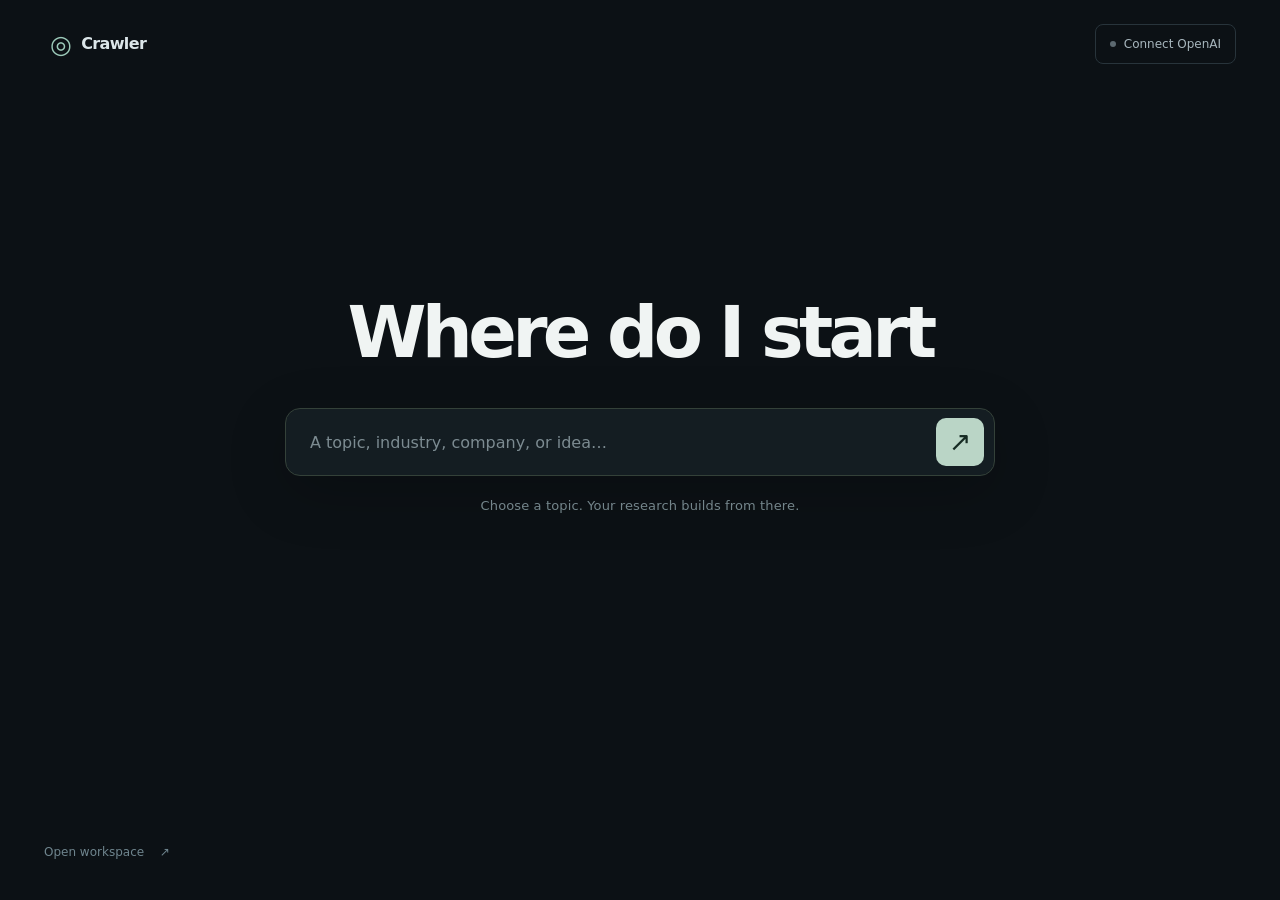
==== index.html @ f60f5945 "Research Base Hub" ====
<!DOCTYPE html>
<html lang="en">
<head>
<meta charset="UTF-8">
<meta name="viewport" content="width=device-width, initial-scale=1">
<title>Crawler · Deep Research Network</title>
<meta name="description" content="Investigate source-backed corporate relationships on a private, editable observation board.">
<link rel="stylesheet" href="css/styles.css">
<link rel="stylesheet" href="css/hub.css">
<link rel="stylesheet" href="css/investment.css">
<link rel="stylesheet" href="css/start.css">
<link rel="stylesheet" href="css/network-board.css">
</head>
<body data-experience="start">
<div class="start-topbar"><button class="start-brand" id="new-topic-search" aria-label="Start a new research search"><span aria-hidden="true">◎</span> Crawler</button><button class="start-ai-button" data-openai-connect><i></i><span>Connect OpenAI</span></button></div>
<main id="start-screen" aria-labelledby="start-heading">
  <div class="start-center">
    <h1 id="start-heading">Where do I start</h1>
    <form id="start-search-form" class="start-search" role="search"><label class="sr-only" for="start-query">Research a topic</label><input id="start-query" name="query" placeholder="A topic, industry, company, or idea…" autocomplete="off" maxlength="500" required><button type="submit" aria-label="Research this topic"><span aria-hidden="true">↗</span></button></form>
    <p class="start-hint">Choose a topic. Your research builds from there.</p>
    <p id="start-feedback" class="start-feedback" role="status" aria-live="polite"></p>
  </div>
  <button id="open-workspace" class="start-workspace-link">Open workspace <span aria-hidden="true">↗</span></button>
</main>
<main id="topic-workspace" hidden aria-label="Topic research portfolio"></main>
<dialog id="openai-connection-dialog" class="connection-dialog" aria-labelledby="openai-dialog-title">
  <div class="connection-heading"><div><span class="eyebrow">AUTONOMOUS RESEARCH</span><h2 id="openai-dialog-title">Connect OpenAI</h2></div><button class="connection-close" id="close-openai-connection" data-close-ai aria-label="Close OpenAI settings">×</button></div>
  <p class="connection-intro">Use OpenAI to research your topic across collected sources and identify companies, markets and financial institutions to watch.</p>
  <form id="owner-unlock-form" class="stack-form" hidden><label>Research server owner token<input name="ownerToken" type="password" autocomplete="off" required></label><button class="btn primary">Unlock server</button><p role="status"></p></form>
  <form id="openai-connection-form" class="stack-form">
    <label>API key<input name="apiKey" type="password" autocomplete="off" spellcheck="false" placeholder="Enter your OpenAI API key"></label>
    <label>Research model<select name="model" required disabled><option value="">Enter your key to load available models</option></select></label>
    <div class="model-load-row"><button class="text-button" id="load-openai-models" type="button">Load available models</button><span id="openai-model-status" role="status"></span></div>
    <label class="chk connection-auto"><input name="automaticAnalysis" type="checkbox" checked><span>Keep research running automatically<small>Manual searches use the connected model. Enable this for background AI updates while the server runs. Both use your OpenAI API billing.</small></span></label>
    <p class="connection-key-note">Your key is stored on the research server and is never saved in browser storage.</p>
    <div class="connection-actions"><button class="btn primary" type="submit">Connect &amp; start research</button><button class="btn" type="button" id="test-openai-connection" data-ai-test>Test connection</button></div>
    <p id="openai-connection-feedback" class="form-feedback" role="status" aria-live="polite"></p>
  </form>
  <div class="connection-bottom"><span id="openai-storage-status"></span><button id="disconnect-openai" class="text-button" hidden>Disconnect</button></div>
  <a class="open-server-link" id="open-server-app" href="http://127.0.0.1:8765/CRAWLER/" hidden>Open the Python app at 127.0.0.1:8765 ↗</a>
</dialog>
<nav class="app-rail" aria-label="Main navigation">
  <a class="rail-brand" href="index.html"><span class="brand-mark">◎</span><span>Trend Crawler<small>Research intelligence</small></span></a>
  <div class="rail-label">WORKSPACE</div>
  <button class="rail-link on" data-destination="overview"><span aria-hidden="true">▦</span>Overview</button>
  <button class="rail-link" data-destination="watchlist"><span aria-hidden="true">☆</span>Watchlist<span id="rail-saved-count" class="rail-count">0</span></button>
  <button class="rail-link" data-destination="operations"><span aria-hidden="true">◈</span>Sources &amp; System</button>
  <div class="rail-shortcuts"><div class="rail-label">JUMP TO</div><button data-jump="signal-list">Priority signals <span>↗</span></button><button data-jump="overview-markets">Market context <span>↗</span></button><button data-jump="overview-news">Latest reporting <span>↗</span></button><button id="focus-research">Ask a question <kbd>/</kbd></button></div>
  <div class="rail-bottom"><span id="backend-state"><i class="dotc"></i>Checking research server</span><small>Evidence before conclusions.</small></div>
</nav>
<header class="top">
  <div class="logo"><span class="live"></span>Trend Crawler</div>
  <input id="filter" placeholder="Search topics, entities, symbols" aria-label="Search topics, entities, or symbols">
  <div class="seg" id="type"><button class="on" data-v="">All</button><button data-v="crypto">Crypto</button><button data-v="stock">Stocks</button></div>
  <div class="menu">
    <button class="btn" id="srcbtn"><span class="dotc" id="srcdot"></span><span id="srctxt">Connecting...</span></button>
    <div class="panel" id="srcpanel" hidden>
      <div id="status"></div>
      <button class="btn" id="xbtn" title="Optional: search X with your own API key">Connect X API</button><button class="btn" id="twbtn" title="Listen to live Twitch chat read-only">Twitch chats</button>
      <div class="dim sm" id="cnt" style="margin-top:12px"></div>
    </div>
  </div>
</header>

<div class="pulse"><span id="fng">Crypto mood: --</span><span id="pNews"></span><span id="updated"></span></div>
<div id="movers"></div>

<div class="wrap">
  <div>
    <div class="tabs" id="tabs" aria-label="Application views"><button class="on" data-t="intelligence">Intelligence</button><button data-t="research">Research</button><button data-t="workspace">Workspace</button><button data-t="registry">Source registry</button><button data-t="picks">Markets</button><button data-t="radar">New &amp; low-cost</button><button data-t="news">News &amp; politics</button><button data-t="mentions">Mentions</button><button data-t="feed">Live feed</button><button data-t="sources">Feed diagnostics</button></div>
    <section id="tab-intelligence" aria-label="Trend intelligence"></section>
    <section id="tab-research" aria-label="Research assistant" hidden></section>
    <section id="tab-workspace" aria-label="Research workspace" hidden></section>
    <section id="tab-registry" aria-label="Source registry" hidden></section>
    <div id="tab-picks" hidden><div class="row hdr"><div>Asset</div><div>Price</div><div>Buzz</div><div>Mood</div><div>Why</div></div><div id="rows"></div></div>
    <div id="tab-radar" hidden><div class="dim sm" style="padding:10px">Crypto under $1 or 30 days old, stocks under $5 or newly listed, ranked by rising chatter. Very high risk.</div><div id="radar"></div></div>
    <div id="tab-news" hidden><div class="card2" id="read"></div><div class="card2" id="pmmacro"></div><label class="chk"><input type="checkbox" id="polOnly"> Political and regulatory only</label><div id="headlines"></div></div>
    <div id="tab-mentions" hidden>
      <div class="mhead"><b id="mtitle">Mentions</b><span class="dim sm" id="mcount"></span>
        <select id="msent"><option value="">Any mood</option><option value="bull">Bullish</option><option value="bear">Bearish</option><option value="neu">Neutral</option></select>
        <select id="mrel"><option value="0">Any reliability</option><option value="0.5">Medium or better</option><option value="0.8">High only</option></select>
        <button class="btn sm" id="mclear">Reset</button></div>
      <div class="fchips" id="mchips"></div>
      <div id="mlist"></div>
    </div>
    <div id="tab-feed" hidden><div id="stream"></div></div>
    <div id="tab-sources" hidden><div id="srcview"></div></div>
  </div>
  <aside id="research-detail" aria-label="Signal research detail"></aside>
  <aside id="detail" hidden>
    <div class="dh"><div><div class="dsym" id="dSym">--</div><div class="dim sm" id="dName"></div></div><div class="dpx"><div id="dPrice"></div><div class="sm" id="dChg"></div></div></div>
    <div class="seg" id="ivs"></div>
    <canvas id="chart"></canvas><div class="dim" id="ohlc">&nbsp;</div>
    <div id="dStats"></div>
  </aside>
</div>
<footer>Research only. Activity and publisher counts do not establish truth. Assessments distinguish reported statements, analyst reviews, and inferred relationships. Market data can be delayed; sentiment uses keywords.</footer>

<!-- Classic scripts share one scope; order matters. -->
<script src="js/core.js"></script>
<script src="js/reliability.js"></script>
<script src="js/text.js"></script>
<script src="js/store.js"></script>
<script src="js/intelligence.js"></script>
<script src="js/server-bridge.js"></script>
<script src="js/sources/social.js"></script>
<script src="js/sources/discovery.js"></script>
<script src="js/sources/news.js"></script>
<script src="js/sources/community.js"></script>
<script src="js/sources/outlets.js"></script>
<script src="js/sources/public.js"></script>
<script src="js/sources/markets.js"></script>
<script src="js/market.js"></script>
<script src="js/chart.js"></script>
<script src="js/analytics.js"></script>
<script src="js/history.js"></script>
<script src="js/intelligence-ui.js"></script>
<script src="js/ui.js"></script>
<script src="js/hub.js"></script>
<script src="js/investment-ui.js"></script>
<script src="js/network-board.js"></script>
<script src="js/accounts.js"></script>
<script src="js/start.js"></script>
</body>
</html>
---- css/styles.css ----
:root { --bg:#0b0d10; --card:#12151a; --line:#1f242c; --txt:#e8eaee; --dim:#7d8693; --up:#3ecf8e; --down:#f2555a; --flat:#8a93a1; --acc:#6ea8fe; }
  * { box-sizing:border-box; } [hidden] { display:none !important; }
  body { margin:0; font:14px/1.5 Inter,system-ui,"Segoe UI",sans-serif; background:var(--bg); color:var(--txt); -webkit-font-smoothing:antialiased; }
  a { color:inherit; text-decoration:none; } button,input { font:inherit; color:inherit; }
  .dim { color:var(--dim); } .sm { font-size:12px; } .up { color:var(--up); } .down { color:var(--down); }

  .top { position:sticky; top:0; z-index:10; display:flex; align-items:center; gap:14px; padding:12px 24px; background:rgba(11,13,16,.92); backdrop-filter:blur(8px); border-bottom:1px solid var(--line); }
  .logo { display:flex; align-items:center; gap:10px; margin-right:auto; font-weight:700; font-size:16px; letter-spacing:-.01em; }
  .live { width:8px; height:8px; border-radius:50%; background:var(--up); animation:ping 2s infinite; }
  @keyframes ping { 0% { box-shadow:0 0 0 0 rgba(62,207,142,.6); } 70%,100% { box-shadow:0 0 0 8px rgba(62,207,142,0); } }
  #filter { width:220px; padding:7px 12px; background:var(--card); border:1px solid var(--line); border-radius:9px; outline:none; }
  #filter:focus { border-color:var(--acc); }
  .seg { display:inline-flex; gap:2px; padding:2px; background:var(--card); border:1px solid var(--line); border-radius:9px; }
  .seg button { padding:4px 12px; border:0; border-radius:7px; background:none; color:var(--dim); cursor:pointer; }
  .seg button.on { background:#232831; color:var(--txt); }
  .btn { padding:7px 12px; background:var(--card); border:1px solid var(--line); border-radius:9px; cursor:pointer; display:inline-flex; align-items:center; gap:8px; }
  .btn:hover { border-color:#323945; }
  .menu { position:relative; }
  .panel { position:absolute; right:0; top:44px; width:320px; max-height:70vh; overflow:auto; padding:14px; background:var(--card); border:1px solid var(--line); border-radius:12px; box-shadow:0 12px 40px rgba(0,0,0,.5); }
  .panel .btn { margin:10px 8px 0 0; } .src { display:flex; gap:8px; align-items:center; padding:2px 0; font-size:13px; } .src span { margin-left:auto; font-size:11px; max-width:130px; overflow:hidden; text-overflow:ellipsis; white-space:nowrap; }
  .dotc { display:inline-block; width:7px; height:7px; border-radius:50%; background:var(--flat); flex:none; } .dotc.up { background:var(--up); } .dotc.down { background:var(--down); }

  .pulse { display:flex; flex-wrap:wrap; gap:6px 28px; padding:14px 24px 10px; color:var(--dim); font-size:13px; }
  #movers { display:flex; gap:10px; overflow-x:auto; padding:4px 24px 14px; }
  .mv { flex:none; width:150px; padding:10px 12px; background:var(--card); border:1px solid var(--line); border-radius:12px; cursor:pointer; }
  .mv:hover { border-color:#323945; } .mt { display:flex; justify-content:space-between; font-size:13px; }
  .mv canvas { display:block; width:100%; height:36px; margin-top:6px; }

  .wrap { display:grid; grid-template-columns:minmax(0,1.6fr) minmax(360px,1fr); gap:28px; align-items:start; padding:6px 24px 48px; }
  @media (max-width:1000px) { .wrap { grid-template-columns:1fr; } }
  .tabs { display:flex; gap:24px; margin-bottom:6px; border-bottom:1px solid var(--line); }
  .tabs button { padding:10px 0; background:none; border:0; border-bottom:2px solid transparent; color:var(--dim); cursor:pointer; }
  .tabs button.on { color:var(--txt); border-color:var(--acc); }

  .row { display:grid; grid-template-columns:minmax(130px,1.2fr) 100px 96px 96px minmax(170px,2.4fr); gap:16px; align-items:center; padding:12px 10px; border-bottom:1px solid var(--line); border-radius:10px; cursor:pointer; }
  .row:hover, .row.sel { background:var(--card); }
  .row.hdr { padding-top:8px; padding-bottom:8px; color:var(--dim); font-size:12px; cursor:default; } .row.hdr:hover { background:none; }
  @media (max-width:700px) { .row { grid-template-columns:1fr 1fr; } .row.hdr { display:none; } .why { grid-column:1/-1; } }
  .sym { font-weight:600; font-size:15px; } .nm { color:var(--dim); font-size:12px; white-space:nowrap; overflow:hidden; text-overflow:ellipsis; }
  .why { color:var(--dim); font-size:13px; } .sig { display:inline-block; margin-right:8px; padding:1px 9px; border-radius:99px; background:#1a2230; color:var(--acc); font-size:12px; }
  .tag { display:inline-block; margin-left:6px; padding:0 7px; border-radius:99px; background:#1a1f26; color:var(--dim); font-size:11px; font-weight:400; }
  .tag.crypto { color:#f2b84b; } .tag.stock { color:#6ec1ff; } .tag.new { color:#b48cff; } .tag.low { color:#5fd6a4; } .tag.risk { color:#ff9d57; } .tag.pol { color:#e58bd2; }
  .empty { padding:40px 0; text-align:center; color:var(--dim); }
  .sbar { display:inline-flex; width:80px; height:6px; border-radius:3px; overflow:hidden; background:#262b33; }
  .sbar i { display:block; height:100%; } .sbar .b { background:var(--up); } .sbar .n { background:#4b5260; } .sbar .s { background:var(--down); }

  #detail { position:sticky; top:76px; max-height:calc(100vh - 92px); overflow:auto; padding:18px; background:var(--card); border:1px solid var(--line); border-radius:14px; }
  .dh { display:flex; justify-content:space-between; align-items:flex-start; margin-bottom:12px; }
  .dsym { font-size:24px; font-weight:700; letter-spacing:-.02em; } .dpx { text-align:right; font-size:18px; font-weight:600; }
  #ivs { margin-bottom:6px; } #chart { display:block; width:100%; height:290px; cursor:crosshair; } #ohlc { min-height:20px; font-size:12px; }
  .sum { margin:10px 0 14px; font-size:14px; }
  .kv { display:grid; grid-template-columns:repeat(4,1fr); gap:8px; margin-bottom:14px; }
  .kv div { padding:10px; background:var(--bg); border-radius:10px; text-align:center; } .kv b { display:block; font-size:18px; } .kv span { color:var(--dim); font-size:11px; }
  .sec { margin-top:18px; } .sh { margin-bottom:6px; color:var(--dim); font-size:12px; text-transform:uppercase; letter-spacing:.06em; }
  .mood .sbar { width:100%; height:8px; margin-bottom:4px; }
  .tl { display:flex; align-items:flex-end; gap:3px; height:36px; margin-top:10px; } .tl i { flex:1; min-height:2px; background:var(--acc); border-radius:2px; opacity:.8; }
  .chip { display:inline-block; margin:2px 4px 2px 0; padding:2px 9px; border-radius:99px; background:#1a1f26; color:#b9c2d0; font-size:12px; cursor:default; }
  .chip[data-s] { cursor:pointer; } .chip[data-s]:hover { background:#242b36; }
  .post { padding:10px 0; border-bottom:1px solid var(--line); } .pt { display:block; font-size:14px; word-break:break-word; } a.pt:hover { color:var(--acc); }
  .pm { display:flex; flex-wrap:wrap; align-items:center; gap:6px; margin-top:4px; color:var(--dim); font-size:12px; } .pm .chip { margin:0; padding:0 7px; }

  .card2 { margin:14px 0 6px; padding:16px 18px; background:var(--card); border:1px solid var(--line); border-radius:14px; }
  .card2 p { margin:0 0 8px; } .rl { margin-top:10px; color:var(--dim); font-size:12px; text-transform:uppercase; letter-spacing:.06em; }
  .chk { display:flex; gap:8px; align-items:center; margin:10px 0 2px; color:var(--dim); font-size:13px; }
  footer { padding:0 24px 28px; color:var(--dim); font-size:12px; }

  .tag.ok { color:var(--up); }
  .tabs { overflow-x:auto; white-space:nowrap; }
  .mhead { display:flex; flex-wrap:wrap; align-items:center; gap:10px; padding:12px 0 8px; }
  .mhead select { padding:5px 8px; background:var(--card); border:1px solid var(--line); border-radius:8px; color:var(--txt); }
  .mhead .sm.btn { padding:4px 10px; }
  .fchips { display:flex; flex-wrap:wrap; gap:6px; padding-bottom:10px; border-bottom:1px solid var(--line); }
  .fchip { padding:3px 11px; background:var(--card); border:1px solid var(--line); border-radius:99px; color:var(--dim); cursor:pointer; font-size:12px; }
  .fchip.on { background:#1a2230; border-color:var(--acc); color:var(--txt); }
  #mlist { max-height:calc(100vh - 260px); overflow:auto; }
  .tbl { width:100%; border-collapse:collapse; font-size:13px; } .tbl th { text-align:left; color:var(--dim); font-weight:500; font-size:12px; }
  .tbl th, .tbl td { padding:6px 8px; border-bottom:1px solid var(--line); }
  .outlook { margin:4px 0 14px; padding:12px 14px; background:var(--bg); border-radius:10px; line-height:1.7; }
  .pmk { display:flex; gap:10px; align-items:flex-start; padding:8px 0; border-bottom:1px solid var(--line); } .pmk:hover span { color:var(--acc); }
  .pmk b { flex:none; min-width:46px; padding:1px 6px; text-align:center; border-radius:8px; background:#1a2230; color:var(--acc); }
  .pmk small { display:block; }
  #pmmacro:empty { display:none; }
  a.btn { cursor:pointer; display:inline-flex; }

  /* Evidence-first research workspace */
  :root { --research:#8faef0; --teal:#80d1bd; }
  select,textarea { font:inherit; color:inherit; }
  button:focus-visible,a:focus-visible,input:focus-visible,textarea:focus-visible,select:focus-visible,summary:focus-visible { outline:2px solid var(--acc); outline-offset:3px; }
  .sr-only { position:absolute; width:1px; height:1px; overflow:hidden; clip:rect(0,0,0,0); white-space:nowrap; }
  .wrap { grid-template-columns:minmax(0,1.6fr) minmax(340px,1fr); }
  .wrap > div { min-width:0; }
  .tabs { gap:22px; scrollbar-width:thin; margin-bottom:22px; }
  .tabs button { white-space:nowrap; }
  .research-mode #movers { display:none; }
  .research-mode .pulse { padding-bottom:18px; }
  .research-heading { display:flex; align-items:center; justify-content:space-between; gap:20px; margin:28px 0 24px; }
  .research-heading h1 { font-size:clamp(25px,2.5vw,38px); line-height:1.15; letter-spacing:-.045em; font-weight:600; margin:9px 0 10px; }
  .research-heading p { margin:0; font-size:13px; }
  .eyebrow { color:var(--dim); font-size:10px; font-weight:600; letter-spacing:.15em; }
  .accent { color:var(--teal); }
  .mode-label { flex:none; font-size:11px; color:#a9bbb7; border:1px solid #283c37; background:#14201e; padding:6px 10px; border-radius:6px; }
  .mode-label .dotc { margin-right:5px; }
  .research-metrics { display:grid; grid-template-columns:repeat(4,minmax(0,1fr)); border:1px solid var(--line); background:var(--card); border-radius:10px; margin:0 0 22px; }
  .research-metrics > div { padding:16px; border-right:1px solid var(--line); }
  .research-metrics > div:last-child { border:0; }
  .research-metrics span { display:block; font-size:11px; color:var(--dim); }
  .research-metrics strong { display:block; font-size:26px; font-weight:500; line-height:1.2; margin-top:10px; letter-spacing:-.04em; }
  .research-controls { display:grid; grid-template-columns:repeat(3,minmax(0,1fr)); gap:12px; }
  .research-controls label,.stack-form > label,.form-columns > label { display:flex; flex-direction:column; gap:6px; font-size:11px; color:var(--dim); }
  .research-controls select,.stack-form input:not([type=checkbox]),.stack-form select,.stack-form textarea { width:100%; min-width:0; border:1px solid #2b313c; background:#11151b; border-radius:7px; padding:9px 10px; color:var(--txt); font-size:12px; }
  .stack-form textarea { resize:vertical; min-height:74px; line-height:1.6; }
  .stack-form input[type=checkbox] { flex:none; accent-color:var(--acc); }
  .stack-form > label.chk { flex-direction:row; align-items:flex-start; }
  .signal-toolbar { display:flex; align-items:center; justify-content:space-between; flex-wrap:wrap; gap:12px; margin:22px 0 14px; }
  .signal-toolbar .seg { background:none; border:none; padding:0; }
  .signal-toolbar .seg button { font-size:11px; padding:6px 9px; }
  .signal-toolbar .chk { margin:0; font-size:11px; }
  .coverage-note { border-left:2px solid #485c80; background:#121821; padding:12px 14px; font-size:11px; line-height:1.65; color:#a0aec3; margin-bottom:20px; border-radius:0 6px 6px 0; }
  .research-notice { padding:10px 12px; border:1px solid #365b49; border-radius:6px; font-size:12px; margin:10px 0; }
  .notice-error { border-color:#88504f; color:#edaaaa; }
  .signal-list { display:grid; gap:14px; }
  .signal-card { padding:18px 20px 0; border:1px solid var(--line); background:linear-gradient(130deg,#14191f,#111419); border-radius:10px; overflow:hidden; }
  .signal-card.selected { border-color:#4e6386; }
  .signal-top { display:flex; align-items:center; gap:10px; font-size:10px; }
  .signal-number { color:#727e91; font-variant-numeric:tabular-nums; }
  .signal-domains { color:#96a5bb; }
  .lifecycle { margin-left:auto; color:#b7c2cf; background:#202832; border:1px solid #2c3743; border-radius:4px; padding:2px 6px; font-size:10px; }
  .save-signal { background:none; border:0; padding:0 0 0 6px; font-size:20px; color:var(--dim); cursor:pointer; }
  .save-signal.saved { color:#e0c478; }
  .signal-title { display:block; width:100%; text-align:left; background:none; border:0; padding:12px 0 17px; font-size:17px; font-weight:550; line-height:1.5; letter-spacing:-.02em; cursor:pointer; }
  .signal-title:hover,.text-button:hover { color:var(--acc); }
  .signal-scores { display:grid; grid-template-columns:1fr 1.1fr 1fr; gap:12px; align-items:start; margin-bottom:17px; }
  .signal-scores > div { display:flex; flex-direction:column; align-items:flex-start; gap:5px; }
  .signal-scores > div > span:last-child { font-size:10px; color:var(--dim); }
  .signal-scores strong { font-size:19px; font-weight:500; }
  .signal-scores small { font-size:10px; color:var(--dim); font-weight:400; }
  .momentum-score strong { color:var(--teal); }
  .evidence-badge { display:inline-block; padding:3px 7px; border:1px solid #5c512d; border-radius:4px; background:#29251b; color:#d6bb77; font-size:10px; line-height:1.5; white-space:nowrap; }
  .status-verified,.status-corroborated { color:#91d4b5; background:#182b23; border-color:#2d5943; }
  .status-disputed,.status-misleading,.status-contradicted,.status-retracted { color:#e5a1a1; background:#2a1e22; border-color:#5a343d; }
  .signal-watch { display:flex; align-items:flex-start; gap:13px; border-top:1px solid var(--line); padding-top:12px; }
  .signal-watch > span { flex:none; margin-top:2px; color:#91a6c6; font-size:9px; letter-spacing:.1em; }
  .signal-watch p { font-size:12px; color:#a3aebb; margin:0; line-height:1.65; }
  .signal-bottom { display:flex; align-items:center; justify-content:space-between; gap:8px; margin:14px -20px 0; padding:10px 20px; background:rgba(0,0,0,.12); border-top:1px solid var(--line); font-size:10px; color:var(--dim); }
  .signal-bottom button { background:none; border:none; color:#a7bad8; font-size:10px; cursor:pointer; padding:2px; white-space:nowrap; }
  .method-note { color:var(--dim); font-size:10px; line-height:1.8; margin-top:16px; }
  #research-detail { min-width:0; position:sticky; top:80px; max-height:calc(100vh - 100px); overflow:auto; scrollbar-width:thin; background:var(--card); border:1px solid var(--line); border-radius:12px; margin-top:64px; }
  .dossier-head { padding:23px 22px 20px; border-bottom:1px solid var(--line); }
  .dossier-head h2 { margin:12px 0 15px; font-size:21px; line-height:1.45; letter-spacing:-.025em; font-weight:550; }
  .dossier-meta { display:flex; gap:10px; align-items:center; font-size:11px; color:var(--dim); }
  .dossier-sections > section,.dossier-sections > details { padding:18px 22px; border-bottom:1px solid var(--line); }
  .dossier-sections h3 { font-size:12px; font-weight:600; margin:0 0 12px; color:#b6c5d8; }
  .dossier-sections p { font-size:12px; line-height:1.7; margin:8px 0; }
  .dossier-sections summary { font-weight:550; font-size:12px; cursor:pointer; }
  .dossier-sections summary span { display:block; color:var(--dim); font-size:10px; font-weight:400; margin:5px 0 12px; }
  .dossier-empty { padding:24px 20px; }
  .research-empty { text-align:center; padding:38px 15px; }
  .empty-orbit { color:#7e9bca; font-size:39px; margin-bottom:12px; }
  .research-empty h3 { font-size:15px; font-weight:500; }
  .research-empty p { max-width:400px; margin:0 auto; color:var(--dim); font-size:12px; line-height:1.9; }
  .research-brief { margin:0; }
  .research-brief dt { font-size:11px; color:#c4ccd7; font-weight:600; margin-top:13px; }
  .research-brief dd { margin:4px 0 0; font-size:12px; color:#939eae; line-height:1.8; }
  .gap-list { margin:0; padding-left:16px; color:#b6a984; font-size:11px; line-height:1.85; }
  .lineage-group { padding:12px 0; }
  .chain-label { color:#7d94b6; font-size:9px; letter-spacing:.1em; border-left:2px solid #526b91; padding-left:9px; margin-bottom:8px; }
  .evidence-document { padding:10px 0 10px 12px; border-left:1px solid #293646; font-size:12px; }
  .evidence-document a { color:#b9c9e1; line-height:1.6; }
  .evidence-document a:hover,.chat-result a:hover { text-decoration:underline; }
  .evidence-document details { margin-top:8px; }
  .evidence-document summary { font-size:10px; color:var(--dim); font-weight:400; }
  .provenance { display:grid; grid-template-columns:85px 1fr; gap:7px; font-size:10px; color:var(--dim); }
  .provenance dd { margin:0; overflow-wrap:anywhere; }
  .evidence-document pre { font:10px/1.7 Consolas,monospace; white-space:pre-wrap; overflow-wrap:anywhere; padding:10px; background:var(--bg); max-height:220px; overflow:auto; }
  .stack-form { display:flex; flex-direction:column; gap:12px; margin-top:16px; }
  .stack-form .btn { align-self:flex-start; font-size:11px; }
  .form-columns { display:flex; gap:12px; }
  .form-columns > label { flex:1; min-width:0; }
  .evidence-picker { border:1px solid var(--line); border-radius:7px; padding:10px; max-height:240px; overflow:auto; }
  .field-label { font-size:10px; color:var(--dim); }
  .evidence-picker label { display:flex; gap:10px; align-items:center; padding:8px 0; border-bottom:1px solid var(--line); font-size:10px; color:var(--dim); }
  .evidence-picker label span { flex:1; }
  .evidence-picker select { max-width:110px; font-size:10px; }
  .btn.primary { background:#b7ccf1; color:#111b2b; border-color:#b7ccf1; font-weight:600; }
  .form-feedback { color:var(--up); font-size:11px; }
  .form-feedback.error { color:#f39898; }
  .reviewed-claim { padding:14px 0; border-bottom:1px solid var(--line); }
  .reviewed-claim details { margin-top:10px; }
  .claim-links { margin:10px 0; color:#9babbe; }
  .perspective { padding:12px 0; border-bottom:1px solid var(--line); font-size:11px; }
  .evidence-graph { width:100%; display:block; margin:12px 0; }
  .evidence-graph line { stroke:#506b94; stroke-width:1; }
  .evidence-graph rect { fill:#1c2634; stroke:#3c4f69; }
  .evidence-graph circle { fill:#202e3f; stroke:#7897be; }
  .evidence-graph text { font:10px system-ui,sans-serif; fill:#bacce2; }
  .attention-chart { height:110px; display:flex; align-items:flex-end; gap:9px; margin-top:12px; }
  .attention-chart > div { flex:1; text-align:center; color:var(--dim); font-size:10px; }
  .attention-chart i { display:block; width:100%; background:#526f99; border-radius:3px 3px 0 0; margin-top:6px; }
  .timeline-labels { display:flex; justify-content:space-between; color:var(--dim); font-size:9px; margin-top:8px; }
  .research-box { border:1px solid var(--line); border-radius:9px; padding:20px; margin:18px 0; background:#11151a; }
  .research-box h2 { font-size:14px; font-weight:550; margin:0 0 10px; }
  .research-box > summary { cursor:pointer; font-size:13px; }
  .workspace-item { display:flex; gap:12px; align-items:flex-start; justify-content:space-between; padding:15px 0; border-bottom:1px solid var(--line); font-size:12px; }
  .workspace-item .btn { flex:none; }
  .workspace-item p { margin:5px 0; }
  .text-button { background:none; border:0; text-align:left; padding:0; color:var(--txt); font-size:13px; line-height:1.6; cursor:pointer; }
  .note-preview { color:#9baabd; font-size:11px; white-space:pre-wrap; }
  .forecast-record { padding:15px 0; border-bottom:1px solid var(--line); }
  .forecast-record h3 { font-size:14px; font-weight:500; }
  .forecast-record p { font-size:12px; }
  .audit-item { font-size:11px; padding:12px 0; border-bottom:1px solid var(--line); }
  .audit-item time { display:block; color:var(--dim); font-size:10px; margin-bottom:5px; }
  .audit-item p { margin:4px 0; color:var(--dim); }
  .question-suggestions { display:flex; flex-wrap:wrap; gap:7px; margin:18px 0; }
  .research-chat { max-height:65vh; min-height:250px; overflow:auto; scrollbar-width:thin; padding-right:4px; }
  .chat-question { margin:20px 0 15px auto; padding:12px 16px; background:#212d40; border:1px solid #34465f; border-radius:10px 10px 0 10px; width:fit-content; max-width:90%; font-size:13px; }
  .chat-answer { font-size:13px; line-height:1.8; }
  .chat-result { padding:12px 0; border-bottom:1px solid var(--line); }
  .chat-result p { margin:6px 0; }
  .chat-result a { color:#9eb8df; }
  .question-form { display:flex; gap:8px; align-items:stretch; margin:22px 0; }
  .question-form input { min-width:0; flex:1; padding:12px; background:var(--card); border:1px solid #36445b; border-radius:8px; font-size:12px; }
  .question-form button { font-size:11px; white-space:nowrap; }
  .registry-scroll { overflow:auto; border:1px solid var(--line); border-radius:8px; }
  .registry-table { min-width:650px; }
  .registry-table td,.registry-table th { padding:12px; vertical-align:top; font-size:11px; }
  .registry-table small { display:block; font-size:10px; color:var(--dim); margin-top:4px; max-width:190px; overflow-wrap:anywhere; }
  .registry-table .btn { font-size:10px; padding:4px 7px; margin-top:8px; }
  @media(min-width:1500px) { .wrap { max-width:1680px; margin:auto; grid-template-columns:minmax(0,1.65fr) minmax(390px,1fr); gap:40px; } .research-controls { grid-template-columns:repeat(6,minmax(0,1fr)); } }
  @media(max-width:1100px) { .top { flex-wrap:wrap; gap:10px; } .logo { flex:1; } #filter { width:200px; } .wrap { grid-template-columns:minmax(0,1.3fr) minmax(320px,1fr); gap:18px; } .mode-label { display:none; } .signal-scores { gap:6px; } }
  @media(max-width:1000px) { .wrap { grid-template-columns:minmax(0,1fr); } #research-detail { position:relative; top:0; max-height:none; margin-top:0; } }
  @media(max-width:600px) { .top { padding:12px 16px; } .logo { width:100%; flex-basis:100%; } #filter { flex:1; width:100px; } .top .seg button { padding:4px 7px; font-size:12px; } .menu .btn { padding:7px; font-size:10px; } .wrap { padding:0 14px 32px; } .pulse { padding-left:16px; } .tabs { gap:18px; } .research-heading { margin-top:18px; } .research-heading > .btn { font-size:10px; padding:7px; } .research-metrics > div { padding:12px 9px; } .research-metrics span { font-size:9px; } .research-metrics strong { font-size:22px; } .research-controls { grid-template-columns:repeat(2,minmax(0,1fr)); } .signal-card { padding:14px 14px 0; } .signal-top { gap:6px; } .signal-domains { font-size:9px; } .signal-title { font-size:16px; } .signal-bottom { margin-left:-14px; margin-right:-14px; padding:10px 14px; } .signal-scores { grid-template-columns:1fr 1.1fr 1fr; } .signal-watch { display:block; } .signal-watch p { margin-top:5px; } .form-columns { flex-wrap:wrap; } .form-columns > label { flex-basis:40%; } .question-form { flex-wrap:wrap; } .question-form input { flex-basis:100%; } .dossier-head,.dossier-sections > section,.dossier-sections > details { padding-left:17px; padding-right:17px; } }
---- css/hub.css ----
/* Central research desk. Three destinations, persistent search, contextual evidence. */
:root { --hub-rail:210px; --hub-accent:#a7c5bb; --hub-muted:#8b98a8; }
html { scroll-padding-top:90px; }
body { margin-left:var(--hub-rail); background:#0d1014; }
.app-rail { width:var(--hub-rail); position:fixed; inset:0 auto 0 0; background:#101419; border-right:1px solid #242a32; z-index:30; display:flex; flex-direction:column; padding:27px 17px; }
.rail-brand { display:flex; gap:10px; align-items:center; font-weight:600; font-size:14px; margin:0 0 42px 4px; }
.brand-mark { color:#b6d6c9; font-size:27px; line-height:1; }
.rail-brand small { display:block; font-weight:400; color:var(--hub-muted); font-size:10px; margin-top:3px; }
.rail-label { font-size:9px; letter-spacing:.14em; color:#637181; margin:0 10px 12px; }
.rail-link { display:flex; align-items:center; gap:11px; width:100%; padding:12px 11px; color:#95a2b1; border:1px solid transparent; border-radius:7px; background:none; text-align:left; cursor:pointer; font-size:12px; margin-bottom:5px; }
.rail-link > span:first-child { font-size:17px; width:18px; color:#80919e; }
.rail-link.on { background:#202c2c; border-color:#2c3e3c; color:#d7e7e0; }
.rail-link.on > span:first-child { color:#b1d6c5; }
.rail-link:hover { background:#1a222b; }
.rail-count { margin-left:auto; font-size:10px; color:#8fa39d; background:#2b3b37; border-radius:4px; padding:1px 5px; }
.rail-shortcuts { margin-top:34px; }
.rail-shortcuts button { display:flex; justify-content:space-between; width:100%; border:0; background:none; color:#7d8a9a; padding:10px; font-size:11px; cursor:pointer; text-align:left; }
.rail-shortcuts button:hover { color:var(--txt); }
kbd { font:10px system-ui,sans-serif; color:#6f7d8c; border:1px solid #303944; border-radius:4px; padding:1px 4px; }
.rail-bottom { margin-top:auto; font-size:10px; color:#9aaba5; padding:10px 5px 0; line-height:1.8; }
.rail-bottom .dotc { margin-right:5px; }
.rail-bottom small { display:block; color:#596777; font-size:9px; margin-top:7px; }
.top { gap:12px; padding:17px 28px; background:rgba(13,16,20,.95); }
.top .logo { display:none; }
.top #filter { flex:1; width:auto; max-width:none; border-color:#2b333f; background:#151a21; border-radius:7px; padding:10px 13px; font-size:12px; }
.search-key { margin-left:-66px; margin-right:13px; pointer-events:none; }
.top .seg { border:0; background:transparent; }
.top .seg button { font-size:11px; padding:6px 9px; }
.top .menu > .btn { font-size:11px; background:none; border-color:#29323b; border-radius:6px; }
.pulse { padding:12px 28px 0; font-size:10px; min-height:30px; }
.pulse #fng,.pulse #pNews { display:none; }
#tabs { display:none!important; }
.wrap { grid-template-columns:minmax(0,1fr) minmax(330px,390px); gap:26px; max-width:1650px; padding:0 28px 40px; margin:auto; }
.research-heading { margin:22px 0 23px; align-items:flex-end; }
.research-heading h1 { font-size:30px; margin:7px 0 9px; letter-spacing:-.04em; }
.research-heading p { font-size:11px; }
.research-heading .eyebrow { font-size:9px; color:#718893; letter-spacing:.13em; }
.research-heading .mode-label { border:0; background:none; padding:0; font-size:9px; color:#9cb6a9; }
.hub-research-strip { border:1px solid #30433f; background:linear-gradient(120deg,#18241f,#151d22); padding:15px 16px 5px; border-radius:9px; margin-bottom:20px; }
.hub-research-strip > div { display:flex; align-items:center; gap:8px; font-size:12px; }
.assistant-symbol { color:#bed3b1; font-size:22px; }
.hub-research-strip > div > span:last-child { margin-left:auto; font-size:9px; }
.hub-research-strip .question-form { margin:10px 0; gap:6px; }
.hub-research-strip .question-form input { font-size:11px; padding:10px; border-color:#32443f; background:#101916; }
.hub-research-strip .btn.primary { background:#b7d1c2; border-color:#b7d1c2; color:#14271e; }
.hub-research-strip #clear-chat { font-size:10px; padding:6px; background:none; border:0; color:#94a89d; }
.research-metrics { background:transparent; border:0; border-bottom:1px solid #252e37; border-radius:0; margin-bottom:20px; }
.research-metrics > div { border-color:#252e37; padding:0 12px 17px; }
.research-metrics > div:first-child { padding-left:0; }
.research-metrics span { font-size:9px; }
.research-metrics strong { font-size:22px; margin-top:7px; color:#d2ddd8; }
.research-controls { grid-template-columns:repeat(3,minmax(0,1fr)); gap:10px; }
.research-controls label { font-size:9px; }
.research-controls select { font-size:11px; padding:8px 9px; border-color:#2a3440; }
.hub-more-filters { margin-top:10px; font-size:10px; color:#8899aa; }
.hub-more-filters summary { cursor:pointer; width:fit-content; }
.hub-more-filters[open] .research-controls { margin-top:12px; }
.signal-toolbar { margin:14px 0 12px; }
.signal-toolbar .chk { display:none; }
.signal-toolbar .seg button { padding:4px 10px; font-size:10px; }
#coverage-note { font-size:9px; line-height:1.8; padding:9px 11px; margin-bottom:18px; background:#141a20; color:#8293a5; border-color:#415b58; }
.hub-section-heading { display:flex; align-items:center; justify-content:space-between; gap:15px; margin:0 0 13px; }
.hub-section-heading h2 { margin:0; font-size:15px; font-weight:550; letter-spacing:-.02em; }
.hub-section-heading > span { font-size:9px; color:#758696; }
.signal-list { gap:10px; }
.signal-card { border-radius:8px; padding:14px 16px 0; background:#13191f; border-color:#29323c; }
.signal-card.selected { border-color:#5c7b71; background:#15201f; }
.signal-top { font-size:9px; }
.signal-domains { font-size:9px; }
.lifecycle { font-size:9px; background:#1e2b2a; border:0; color:#adc7bb; }
.signal-title { font-size:14px; line-height:1.6; padding:9px 0 12px; }
.signal-scores { margin-bottom:12px; }
.signal-scores strong { font-size:18px; }
.signal-scores > div > span:last-child { font-size:9px; }
.signal-watch { padding-top:9px; gap:10px; }
.signal-watch p { font-size:10px; line-height:1.7; }
.signal-watch > span { font-size:8px; }
.signal-bottom { padding:9px 16px; margin:11px -16px 0; font-size:9px; }
.signal-bottom button { font-size:9px; }
.method-note { font-size:9px; color:#6d8291; }
.overview-section { border-top:1px solid #29323b; padding-top:22px; margin-top:27px; scroll-margin-top:95px; }
.overview-section > summary { cursor:pointer; color:#a8b7c4; font-size:12px; }
.overview-market-table { max-height:350px; overflow:auto; scrollbar-width:thin; }
.overview-market-table .row { grid-template-columns:minmax(90px,1fr) 100px minmax(130px,1.5fr); gap:12px; padding:10px 6px; font-size:11px; }
.overview-market-table .row > div:nth-child(3),.overview-market-table .row > div:nth-child(4) { display:none; }
.overview-market-table .row .why { font-size:10px; grid-column:auto; }
.overview-market-table .sym { font-size:12px; }
.overview-market-table .tag { font-size:8px; margin-left:3px; padding:0 4px; }
.overview-market-table .nm { font-size:10px; }
.overview-market-table .sig { font-size:9px; padding:1px 4px; margin-right:4px; }
#overview-radar { padding:12px 0 0; font-size:11px; color:#8a9bad; }
#overview-radar summary { cursor:pointer; }
#overview-news #headlines > .post:nth-child(n+7) { display:none; }
#overview-news #read { display:none; }
#overview-news #pmmacro { display:none; }
#overview-news.reporting-expanded #headlines > .post { display:block; }
#overview-news .market-expectations #pmmacro { display:block; padding:12px; }
.market-expectations { margin-top:14px; color:#8a9bad; font-size:11px; }
.market-expectations summary { cursor:pointer; }
.browser-tools #srcpanel { position:static; width:100%; max-height:none; margin-top:15px; border:0; box-shadow:none; padding:0; background:none; }
.browser-tools #tab-sources { margin-top:15px; }
.overview-jumps { display:none; }
@media(max-width:1000px) { .overview-jumps { display:flex; gap:7px; margin:0 0 18px; } .overview-jumps button { font-size:10px; background:#192321; color:#9eb8aa; border:1px solid #30463c; border-radius:5px; padding:5px 10px; cursor:pointer; } }
#overview-news .chk { font-size:10px; margin:0 0 10px; }
#overview-news .post { padding:12px 0; }
#overview-news .pt { font-size:12px; }
#overview-news .pm { font-size:10px; }
#overview-stream #stream { max-height:400px; overflow:auto; }
#overview-stream .pt { font-size:11px; }
#research-detail,#detail,#assistant-panel { top:87px; max-height:calc(100vh - 108px); margin-top:24px; position:sticky; border:1px solid #2c353f; border-radius:9px; background:#12181e; overflow:auto; scrollbar-width:thin; }
.dossier-head { padding:20px 18px; }
.dossier-head h2 { font-size:18px; line-height:1.5; margin-top:10px; }
.dossier-head .eyebrow { font-size:8px; }
.dossier-head .dim.sm { font-size:10px; line-height:1.7; }
.dossier-head > .btn { padding:5px 8px; font-size:10px; }
.inspector-actions { display:flex; gap:6px; flex-wrap:wrap; margin-top:12px; }
.inspector-actions .btn { font-size:9px; padding:6px; background:#1a2528; border-color:#30433e; color:#aac4b9; }
.dossier-sections > section,.dossier-sections > details { padding:16px 18px; }
.dossier-sections > section:nth-of-type(3) { display:none; }
.inspector-summary > p { font-size:11px; color:#8c9eaf; }
.watch-next { background:#172420; border-left:2px solid #668d7c; padding:11px; margin-top:13px; }
.watch-next > span { font-size:8px; letter-spacing:.12em; color:#a5c5b4; }
.watch-next p { margin:5px 0 0; color:#a4b8af; font-size:11px; }
.dossier-sections details summary { font-size:11px; }
.dossier-sections details summary span { display:inline; font-size:9px; margin-left:5px; }
.dossier-sections .gap-list { font-size:10px; }
.lineage-group { padding:10px 0 3px; }
.evidence-document { font-size:11px; }
.evidence-document .pm { font-size:9px; }
.evidence-document details:not([open]) { margin-top:6px; }
.server-analysis-head { display:flex; justify-content:space-between; align-items:center; gap:10px; }
.server-analysis-head span { font-size:9px; color:#9dbbad; }
.mini-metrics { display:grid; grid-template-columns:repeat(3,minmax(0,1fr)); gap:8px; margin:13px 0; }
.mini-metrics b,.mini-metrics span { display:block; }
.mini-metrics b { font-size:17px; font-weight:500; }
.mini-metrics span { margin-top:3px; font-size:9px; color:#8093a5; }
.finding-alert { background:#34291c; border:1px solid #5a4830; color:#d3b586; font-size:10px; padding:10px; border-radius:6px; }
.auto-claim { padding:12px 0; border-bottom:1px solid #28323c; }
.auto-claim .text-button { display:block; margin-top:8px; font-size:10px; color:#a8c9ba; }
#server-dossier:empty { display:none; }
#assistant-panel { padding:19px; }
#assistant-panel .hub-section-heading { align-items:flex-start; }
#assistant-panel h2 { margin-top:8px; font-size:19px; }
#assistant-panel .research-chat { max-height:calc(100vh - 320px); font-size:12px; }
.chat-answer { font-size:12px; }
.chat-question { font-size:11px; background:#20362d; border-color:#3c594c; }
.chat-result blockquote { margin:8px 0; padding-left:10px; border-left:2px solid #475c54; color:#8b9d94; font-size:10px; }
#assistant-panel .question-suggestions .fchip { font-size:9px; }
#asset-mentions { margin-top:20px; border-top:1px solid var(--line); padding-top:15px; font-size:11px; }
#asset-mentions summary { cursor:pointer; }
#asset-mentions #mlist { max-height:400px; }
body[data-destination=operations] .wrap,body[data-destination=watchlist] .wrap { display:block; max-width:1150px; }
body[data-destination=operations] footer,body[data-destination=watchlist] footer { max-width:1150px; margin:auto; }
.system-metrics { display:grid; grid-template-columns:repeat(4,minmax(0,1fr)); gap:10px; margin-bottom:20px; }
.system-metrics > div { border:1px solid #2c3741; padding:14px; border-radius:7px; background:#151c23; }
.system-metrics span { display:block; color:#7e94a5; font-size:10px; margin-bottom:7px; }
.system-metrics b { font-size:12px; font-weight:500; }
.source-list article { display:flex; gap:15px; justify-content:space-between; padding:15px 0; border-bottom:1px solid #28343e; }
.source-list article b { font-size:12px; }
.source-list article p { margin:5px 0; font-size:10px; }
.source-list article small { font-size:10px; }
.source-actions { display:flex; gap:5px; align-items:center; flex:none; }
.source-actions .btn { font-size:10px; padding:5px 7px; }
.tool-grid { display:grid; grid-template-columns:repeat(2,minmax(0,1fr)); gap:12px; }
.tool-card { margin:0; text-align:left; cursor:pointer; }
.tool-card b { display:block; font-size:12px; font-weight:500; }
.tool-card span { display:block; font-size:10px; color:#8497a9; margin-top:6px; line-height:1.6; }
.tool-card:hover { border-color:#5d7b70; }
.queue-row { display:flex; align-items:center; justify-content:space-between; padding:10px 0; border-bottom:1px solid #28333d; font-size:11px; }
.queue-row small { display:block; font-size:10px; color:#a1877b; margin-top:4px; }
.inline-form { display:flex; align-items:center; gap:10px; margin:15px 0; font-size:11px; }
.inline-form select { background:#1c2830; border:1px solid #354651; border-radius:5px; padding:5px; }
.brief-link { display:flex; width:100%; text-align:left; gap:20px; justify-content:space-between; border:0; border-bottom:1px solid #2b3741; background:none; padding:12px 0; cursor:pointer; font-size:11px; color:#a9bcb2; }
.brief-link span { color:#7e92a0; }
.notification-item { font-size:11px; color:#bed2c3; padding:10px; background:#1b2b23; border-radius:6px; }
.server-mode #registry-summary,.server-mode .registry-scroll { display:none; }
.server-mode #workspace-alerts,.server-mode #workspace-forecasts { display:none; }
.server-mode #local-forecast-section,.server-mode #browser-source-registration { display:none; }
.server-mode #workspace-forecasts ~ * { display:none; }
dialog { background:#151d25; color:var(--txt); border:1px solid #3a4d59; border-radius:12px; padding:23px; width:min(700px,calc(100vw - 30px)); max-height:88vh; overflow:auto; box-shadow:0 20px 100px #0008; }
dialog::backdrop { background:rgba(3,8,13,.75); backdrop-filter:blur(5px); }
.tool-dialog-head { display:flex; justify-content:space-between; gap:12px; align-items:center; }
.tool-dialog-head h2 { font-size:19px; font-weight:500; margin:0; }
.tool-dialog-head .btn { padding:3px 9px; font-size:20px; }
#tool-content { font-size:12px; line-height:1.7; }
#tool-content .stack-form label { font-size:11px; }
#tool-content .research-box { background:#131b22; }
button:disabled { opacity:.5; cursor:wait; }
footer { padding-left:28px; padding-right:28px; font-size:10px; line-height:1.8; }
@media(min-width:1700px) { .wrap { grid-template-columns:minmax(0,1fr) 430px; gap:35px; } }
@media(max-width:1300px) and (min-width:1001px) { :root { --hub-rail:180px; } .app-rail { padding:24px 11px; } .rail-brand { font-size:12px; gap:8px; } .wrap { gap:18px; padding-left:20px; padding-right:20px; grid-template-columns:minmax(0,1fr) 330px; } .research-heading h1 { font-size:25px; } .research-heading .mode-label { display:none; } .hub-research-strip > div > span:last-child { display:none; } .top { padding-left:20px; padding-right:20px; } .hub-section-heading > span { display:none; } }
@media(max-width:1000px) { body { margin-left:0; padding-bottom:76px; } .app-rail { width:100%; height:66px; inset:auto 0 0; display:flex; flex-direction:row; padding:7px 12px; gap:7px; border-right:0; border-top:1px solid #34423f; background:#111b1b; } .rail-brand,.app-rail > .rail-label,.rail-shortcuts,.rail-bottom { display:none; } .rail-link { display:flex; flex:1; flex-direction:column; gap:2px; align-items:center; justify-content:center; margin:0; padding:4px; font-size:10px; } .rail-link > span:first-child { font-size:18px; width:auto; } .rail-count { display:none; } .top { padding:12px 18px; flex-wrap:nowrap; } .top #filter { width:120px; min-width:70px; } .wrap { grid-template-columns:minmax(0,1fr); padding:0 20px 35px; } #research-detail,#detail,#assistant-panel { top:0; position:relative; margin-top:12px; max-height:none; } #assistant-panel .research-chat { max-height:65vh; } .research-heading { margin-top:20px; } .overview-section { scroll-margin-top:85px; } .system-metrics { grid-template-columns:repeat(2,minmax(0,1fr)); } }
@media(max-width:600px) { .top .seg { display:none; } .search-key { display:none; } .top #filter { font-size:11px; padding:9px; } .top .menu > .btn { font-size:9px; padding:8px; } .wrap { padding:0 14px 30px; } .pulse { padding:8px 15px 0; min-height:24px; } .research-heading h1 { font-size:26px; } .research-heading .mode-label { display:none; } .research-heading p { font-size:10px; line-height:1.7; } .hub-research-strip { padding:12px 12px 3px; } .hub-research-strip > div > span:last-child { display:none; } .hub-research-strip .question-form { flex-wrap:nowrap; } .hub-research-strip .question-form input { flex-basis:auto; padding:9px; font-size:10px; } .hub-research-strip .question-form .btn { font-size:9px; padding:8px; } .hub-research-strip #clear-chat { display:none; } .research-metrics > div { padding-left:9px; padding-right:9px; } .research-metrics span { font-size:8px; } .research-metrics strong { font-size:21px; } .research-controls { grid-template-columns:repeat(3,minmax(0,1fr)); gap:7px; } .research-controls select { padding:8px 5px; font-size:10px; } .signal-card { padding:12px 13px 0; } .signal-title { font-size:13px; } .signal-bottom { margin-left:-13px; margin-right:-13px; padding-left:13px; padding-right:13px; font-size:8px; } .signal-watch { display:none; } .signal-domains { font-size:8px; } .signal-scores strong { font-size:17px; } .signal-scores > div > span:last-child { font-size:8px; } .hub-section-heading > span { display:none; } .overview-market-table .row { grid-template-columns:1fr 90px; } .overview-market-table .row > .why { display:none; } .source-list article { flex-wrap:wrap; } .tool-grid { grid-template-columns:minmax(0,1fr); } .system-metrics { gap:8px; } .system-metrics > div { padding:12px; } .system-metrics b { font-size:10px; } .research-box { padding:16px; } .inline-form { flex-wrap:wrap; } dialog { padding:17px; } }
---- css/investment.css ----
.asset-research{border:1px solid var(--border,#26313e);border-radius:14px;padding:20px;background:linear-gradient(135deg,rgba(38,104,93,.09),transparent 75%);margin:18px 0}
.asset-research-grid{display:grid;grid-template-columns:repeat(auto-fit,minmax(min(270px,100%),1fr));gap:10px;margin:14px 0}
.asset-research-card{display:flex;flex-direction:column;align-items:stretch;gap:9px;width:100%;padding:16px;border:1px solid var(--border,#293340);border-radius:10px;background:rgba(255,255,255,.025);color:inherit;text-align:left;cursor:pointer;font:inherit;overflow-wrap:anywhere}
.asset-research-card:hover,.asset-research-card:focus-visible{border-color:#60c9ad;background:rgba(96,201,173,.06)}
.asset-card-top{display:flex;align-items:flex-start;justify-content:space-between;gap:10px}
.research-state{font-size:10px;text-transform:uppercase;letter-spacing:.07em;border:1px solid #786449;color:#dfbd83;border-radius:20px;padding:5px 8px;line-height:1.4;white-space:normal}
.research-state.qualified{color:#78d1b5;border-color:#387864}
.portfolio-filters,.investment-actions{display:flex;flex-wrap:wrap;gap:7px;margin:14px 0}
.portfolio-filters .btn{white-space:normal;text-align:left}
.portfolio-filters span{opacity:.65;margin-left:6px}
.portfolio-group,.profile-section{border-top:1px solid var(--border,#293340);padding:13px 0}
.portfolio-group>summary,.profile-section>summary{cursor:pointer;font-weight:600;line-height:1.8}
.portfolio-group>summary span{font-weight:400;font-size:11px;margin-left:8px}
.portfolio-group .asset-research-card{margin:10px 0}
.asset-profile-dialog{width:min(900px,calc(100vw - 28px));max-height:90vh;border:1px solid var(--border,#293340);border-radius:16px;background:#101820;color:#e6edf3;padding:24px;overflow:auto}
.asset-profile-dialog::backdrop{background:rgba(3,8,13,.8);backdrop-filter:blur(4px)}
.asset-profile-dialog .tool-dialog-head{position:sticky;top:-24px;background:#101820;padding:18px 0;z-index:2}
.asset-profile-dialog h2{font-size:20px}.asset-profile-dialog h3{margin:20px 0 10px}
.profile-summary{display:flex;flex-wrap:wrap;align-items:center;gap:12px;margin:12px 0}
.profile-version-picker{display:flex;gap:12px;align-items:center;font-size:12px;margin:15px 0}
.profile-version-picker select{min-width:0;max-width:100%;color:inherit;background:#18232d;border:1px solid #354250;border-radius:6px;padding:7px}
.profile-change{border-left:3px solid #60c9ad;padding:1px 16px 8px;background:rgba(96,201,173,.04);margin-bottom:20px}
.profile-measure{background:rgba(255,255,255,.025);border-radius:8px;padding:12px;margin:10px 0}
.profile-measure>div{display:flex;justify-content:space-between;gap:16px;flex-wrap:wrap}
.profile-measure strong{font-size:18px;font-variant-numeric:tabular-nums}
.profile-section p,.asset-profile-dialog blockquote{overflow-wrap:anywhere;line-height:1.6}
.profile-section pre,.portfolio-group pre{white-space:pre-wrap;overflow-wrap:anywhere;font-size:11px;line-height:1.6;max-height:360px;overflow:auto;padding:12px;background:#0b1219}
.asset-profile-dialog blockquote{border-left:2px solid #384958;padding:8px 16px;margin:10px 0;background:rgba(255,255,255,.02)}
#autonomous-controls>details{padding:12px 0;border-top:1px solid #293340}#autonomous-controls summary{cursor:pointer}
@media(max-width:600px){.asset-research{padding:14px}.asset-card-top{flex-wrap:wrap}.asset-profile-dialog{padding:16px}.asset-profile-dialog .tool-dialog-head{top:-16px}.profile-version-picker{flex-wrap:wrap}.asset-profile-dialog h2{font-size:17px}}
---- css/start.css ----
/* Search is the default experience; the detailed workspace remains available. */
.sr-only{position:absolute;width:1px;height:1px;padding:0;margin:-1px;overflow:hidden;clip:rect(0,0,0,0);white-space:nowrap;border:0}
body[data-experience="start"],body[data-experience="topic"]{padding:0;margin:0;background:#0c1115}
body[data-experience="start"]>.app-rail,body[data-experience="start"]>.top,body[data-experience="start"]>.pulse,body[data-experience="start"]>#movers,body[data-experience="start"]>.wrap,body[data-experience="start"]>footer,
body[data-experience="topic"]>.app-rail,body[data-experience="topic"]>.top,body[data-experience="topic"]>.pulse,body[data-experience="topic"]>#movers,body[data-experience="topic"]>.wrap,body[data-experience="topic"]>footer{display:none!important}
.start-topbar{height:88px;display:flex;justify-content:space-between;align-items:center;padding:0 44px;position:relative;z-index:2}
.start-brand{font-family:inherit;font-weight:600;font-size:16px;line-height:1.4;color:#dce6e9;background:transparent;border:0;cursor:pointer;display:flex;align-items:center;gap:10px;letter-spacing:-.04em}
.start-brand span{color:#9ccab9;font-size:25px}
.start-ai-button{display:flex;align-items:center;gap:8px;font:inherit;font-size:12px;color:#a7b6bd;border:1px solid #28343b;background:transparent;padding:10px 14px;border-radius:8px;cursor:pointer}
.start-ai-button i{height:6px;width:6px;border-radius:50%;background:#5c6970}.start-ai-button.connected i{background:#8ec4ab;box-shadow:0 0 10px #8ec4ab40}
.start-ai-button:hover{border-color:#8eb4a3;color:#e0ece6}
#start-screen{min-height:calc(100svh - 88px);display:flex;align-items:center;justify-content:center;position:relative;padding:0 24px 100px}
#start-screen[hidden],#topic-workspace[hidden]{display:none}
.start-center{width:min(710px,100%);text-align:center;margin-top:-34px}
#start-heading{font-size:clamp(40px,5.6vw,78px);line-height:1.12;letter-spacing:-.065em;font-weight:800;color:#f0f4f3;margin:0 0 36px}
.start-search{display:flex;align-items:center;padding:9px 10px 9px 24px;background:#141d22;border:1px solid #344139;border-radius:15px;box-shadow:0 16px 60px #0003;transition:border-color .2s,box-shadow .2s;gap:10px}
.start-search:focus-within{border-color:#a1c6b3;box-shadow:0 0 0 3px #8ec4ab0d,0 16px 60px #0003}
.start-search input{flex:1;min-width:0;width:100%;height:48px;background:transparent;border:0!important;outline:none!important;box-shadow:none!important;color:#edf4f1;font:inherit;font-size:16px;padding:0}
.start-search input::placeholder{color:#7c8b91}
.start-search button{border:0;border-radius:10px;height:48px;width:48px;flex-shrink:0;background:#bad5c6;color:#162b23;font-size:27px;cursor:pointer;transition:background .2s}
.start-search button:hover{background:#d1e6da}.start-search button:disabled{opacity:.5;cursor:wait}
.start-hint{font-size:13px;color:#74858b;margin:20px 0 0;letter-spacing:.01em}
.start-feedback{font-size:12px;color:#d0b487;min-height:20px;margin-top:14px}
.start-workspace-link{position:absolute;bottom:30px;left:44px;border:0;background:transparent;color:#6f858e;cursor:pointer;font:inherit;font-size:12px;padding:9px 0}
.start-workspace-link:hover{color:#d3e2dd}.start-workspace-link span{margin-left:12px}
body[data-experience="workspace"] .start-topbar{height:48px;margin-left:0;padding:0 28px;border-bottom:1px solid #253039;background:#0e151b}
body[data-experience="workspace"] .start-brand{font-size:12px}body[data-experience="workspace"] .start-brand span{font-size:17px}
body[data-experience="workspace"] .start-ai-button{padding:5px 10px;font-size:10px}
.connection-dialog{width:min(480px,calc(100vw - 28px));background:#111a20;color:#e5ece9;border:1px solid #35443f;border-radius:18px;padding:28px;max-height:90svh;overflow:auto}
.connection-dialog::backdrop{background:#03090dd9;backdrop-filter:blur(6px)}
.connection-heading{display:flex;justify-content:space-between;gap:20px;align-items:flex-start}.connection-heading h2{font-size:27px;letter-spacing:-.04em;margin:8px 0 0}
.connection-close{background:transparent;border:0;color:#859a9d;font-size:26px;cursor:pointer;line-height:1;padding:0 5px}
.connection-intro{color:#93a7ac;line-height:1.7;font-size:13px;margin:18px 0 24px}.connection-dialog input{max-width:100%;box-sizing:border-box}
.connection-auto{display:flex;align-items:flex-start;gap:10px}.connection-auto input{margin-top:3px}.connection-auto small{display:block;color:#83989f;font-size:11px;margin-top:5px}
.connection-key-note{font-size:11px;line-height:1.65;color:#81979e;margin:0}
.connection-actions{display:flex;gap:8px;flex-wrap:wrap;margin-top:4px}.connection-bottom{display:flex;justify-content:space-between;gap:12px;border-top:1px solid #28363d;padding-top:16px;margin-top:16px;color:#718b93;font-size:10px}.connection-dialog .form-feedback{overflow-wrap:anywhere}
.connection-dialog select{width:100%;min-width:0;padding:11px;border:1px solid #34434b;border-radius:7px;background:#17242b;color:#d9e7e1;font:inherit;font-size:12px}.model-load-row{display:flex;flex-wrap:wrap;gap:12px;align-items:center;font-size:10px;color:#859fa5}.model-load-row button{font-size:11px}.open-server-link{display:block;margin-top:17px;color:#b4d1c1;font-size:11px;line-height:1.7}.open-server-link[hidden]{display:none}
#topic-workspace{max-width:1260px;margin:0 auto;padding:38px 38px 70px;color:#dae6e2}
.topic-search-row{display:flex;gap:12px;align-items:center;max-width:720px;margin-bottom:44px}.topic-search-row .start-search{flex:1;padding:5px 6px 5px 18px;border-radius:10px;box-shadow:none}.topic-search-row .start-search input{height:36px;font-size:13px}.topic-search-row .start-search button{height:36px;width:36px;font-size:22px;border-radius:7px}
.topic-head{display:flex;justify-content:space-between;align-items:flex-start;gap:24px;margin-bottom:26px}.topic-head h1{font-size:clamp(30px,3.5vw,48px);letter-spacing:-.05em;line-height:1.15;margin:8px 0 13px;font-weight:700}.topic-head p{max-width:650px;color:#899fa6;font-size:13px;line-height:1.7}.topic-head-actions{display:flex;gap:7px;flex-wrap:wrap;justify-content:flex-end;padding-top:22px}.topic-state{display:inline-flex;align-items:center;gap:7px;font-size:10px;text-transform:uppercase;letter-spacing:.08em;color:#a5c9b8}.topic-state i{height:6px;width:6px;background:#93c7aa;border-radius:50%}.topic-state.busy i{animation:topic-pulse 1.3s infinite}
@keyframes topic-pulse{50%{opacity:.25}}
.topic-statline{display:flex;flex-wrap:wrap;gap:24px;padding:19px 0;border-top:1px solid #27353b;border-bottom:1px solid #27353b;margin-bottom:28px;font-size:12px;color:#839ca5}.topic-statline b{font-size:20px;letter-spacing:-.04em;color:#d9e8df;margin-right:5px;font-weight:600}
.topic-layout{display:grid;grid-template-columns:minmax(0,1fr) 300px;gap:36px;align-items:start}.topic-block{margin-bottom:30px}.topic-block h2{font-size:15px;font-weight:600;letter-spacing:-.02em;margin:0 0 16px}.topic-block>p{font-size:12px;color:#839ba3;line-height:1.8}
.topic-assets{display:grid;grid-template-columns:repeat(auto-fit,minmax(min(260px,100%),1fr));gap:12px}.topic-asset{display:flex;flex-direction:column;gap:13px;padding:20px;border:1px solid #2b3b3d;border-radius:12px;background:#121c21;color:inherit;font:inherit;text-align:left;cursor:pointer;width:100%;min-width:0}.topic-asset:hover{border-color:#84b59d}.topic-asset-top{display:flex;justify-content:space-between;gap:10px;font-size:13px;align-items:flex-start}.topic-asset h3{font-size:15px;font-weight:600;letter-spacing:-.015em;margin:0}.topic-asset p{font-size:12px;line-height:1.7;color:#90a9b0;margin:0;overflow-wrap:anywhere}.topic-asset small{color:#78909a;font-size:10px;line-height:1.5}.topic-asset .research-state{font-size:8px;padding:4px 6px}
.topic-empty{padding:25px;border:1px dashed #314249;border-radius:12px;font-size:13px;line-height:1.9;color:#91a6ab}.topic-empty b{display:block;color:#c4d6ce;font-weight:500;margin-bottom:6px}
.topic-evidence-item{display:block;padding:14px 0;border-top:1px solid #23323a;color:#c7d9d2;text-decoration:none;font-size:12px;line-height:1.6;overflow-wrap:anywhere}.topic-evidence-item span{display:block;font-size:10px;color:#718c96;margin-top:5px}.topic-aside{border-left:1px solid #27373e;padding-left:26px}.topic-aside .topic-block h2{font-size:12px}.topic-aside p,.topic-aside li{font-size:11px;color:#8da2aa;line-height:1.9}.topic-aside ul{padding-left:16px;margin:0}.topic-plan-terms{display:flex;flex-wrap:wrap;gap:6px;margin-bottom:13px}.topic-plan-terms span{border:1px solid #2a3b40;padding:5px 8px;border-radius:5px;color:#8eaaa8;font-size:10px}.topic-ai-notice{display:flex;align-items:center;justify-content:space-between;gap:15px;padding:15px 18px;border:1px solid #3d4534;border-radius:10px;background:#292e1e33;margin-bottom:25px;font-size:12px;color:#b4bc9b;line-height:1.7}.topic-recent{position:fixed;bottom:27px;right:44px;color:#829a9f;background:#101a1e;border:1px solid #2b3a3f;padding:8px 12px;border-radius:7px;cursor:pointer;font:inherit;font-size:11px}.recent-topic-list{display:flex;flex-direction:column;gap:9px;margin-top:15px}.recent-topic-list button{padding:15px;text-align:left;border:1px solid #2c3d42;background:#172329;color:#c6dcd2;border-radius:8px;cursor:pointer}.recent-topic-list button span{display:block;font-size:10px;color:#819ea5;margin-top:7px}
.topic-statline a{color:inherit;text-decoration:none}.topic-statline a:hover{color:#c2dfce}.topic-statline a:focus-visible,.topic-citations summary:focus-visible{outline:2px solid #a1c6b3;outline-offset:5px}.topic-progress{padding:13px 17px;margin:0 0 25px;border-left:2px solid #8db79f;background:#14211e;color:#a6c3b3;font-size:12px;line-height:1.8}
.topic-section-heading{display:flex;justify-content:space-between;align-items:baseline;gap:12px;flex-wrap:wrap}.topic-section-heading>span{font-size:10px;color:#849f98;margin-bottom:15px}.topic-finding{padding:0 0 17px}.topic-finding>p{font-size:14px;line-height:1.85;color:#c2d3d0;margin:0 0 8px;overflow-wrap:anywhere}.topic-research-columns{display:grid;grid-template-columns:repeat(2,minmax(0,1fr));gap:28px;margin-top:20px;padding-top:23px;border-top:1px solid #27373b}.topic-research-columns h3{font-size:12px;font-weight:600;margin:0 0 16px;color:#a6c4b5}.topic-research-columns .topic-finding>p{font-size:12px}.topic-report .topic-report-note{font-size:10px;color:#7c969d;margin:0;line-height:1.7}
.topic-citations{font-size:10px;color:#8eafa4;line-height:1.7;margin-top:8px}.topic-citations summary{cursor:pointer;width:fit-content}.topic-citations>div{padding:10px 0 0}.topic-citations a{color:#b6d6c5;text-decoration:none;overflow-wrap:anywhere}.topic-citations a:hover{text-decoration:underline}.topic-citations blockquote{margin:8px 0;padding:0 0 0 11px;border-left:2px solid #334b44;color:#849c9c;font-size:11px;overflow-wrap:anywhere}
.topic-coverage>summary{cursor:pointer;font-size:12px;font-weight:600;color:#b8cec3;line-height:1.7}.topic-coverage>p{margin-top:14px}
.topic-subject-group{scroll-margin-top:24px;margin:22px 0 26px}.topic-subject-group>h3{font-size:12px;color:#8fa8a4;font-weight:500;display:flex;gap:9px;align-items:center;margin:0 0 12px}.topic-subject-group>h3>span{font-size:10px;color:#b9d4c6;padding:1px 6px;border-radius:4px;background:#20332b}.topic-subjects{display:grid;grid-template-columns:repeat(auto-fit,minmax(min(260px,100%),1fr));gap:12px}.topic-subject{background:#121c21;border:1px solid #2b3b3d;border-radius:12px;padding:20px;min-width:0}.topic-subject h3{font-size:16px;line-height:1.5;font-weight:600;margin:0 0 11px;color:#d6e5de;overflow-wrap:anywhere}.topic-subject p{font-size:12px;color:#9db3b6;line-height:1.8;margin:0 0 12px;overflow-wrap:anywhere}.topic-subject .topic-watch-for{border-top:1px solid #293a3b;padding-top:12px;color:#b1c9bd}.topic-watch-for span{display:block;text-transform:uppercase;letter-spacing:.07em;font-size:9px;color:#7e9f90;margin-bottom:5px}.topic-coverage-gap{font-size:12px;line-height:1.8;color:#7f999e}.topic-financial>summary{font-size:14px;cursor:pointer;margin:0 0 15px;color:#b4cbc1}.topic-financial>h3{font-size:12px;margin:20px 0 14px;color:#8ca5a3}#topic-sources{scroll-margin-top:24px}
@media(max-width:1000px){body[data-experience="workspace"] .start-topbar{margin-left:0}.topic-layout{grid-template-columns:minmax(0,1fr) 250px;gap:22px}}
@media(max-width:700px){.start-topbar{height:74px;padding:0 22px}.start-brand{font-size:14px}.start-ai-button{font-size:10px;padding:8px 10px}#start-screen{min-height:calc(100svh - 74px);padding:0 20px 80px}.start-center{margin-top:-20px}#start-heading{font-size:clamp(39px,9vw,60px);margin-bottom:30px}.start-search{padding-left:16px;border-radius:12px}.start-search input{font-size:13px}.start-workspace-link{left:23px;bottom:22px}.topic-recent{right:22px;bottom:25px}.start-hint{font-size:11px}#topic-workspace{padding:22px 20px 80px}.topic-search-row{margin-bottom:30px}.topic-layout{grid-template-columns:1fr;gap:20px}.topic-aside{border:0;border-top:1px solid #27373e;padding:22px 0 0}.topic-head{flex-direction:column;gap:0}.topic-head-actions{padding:0;margin:0 0 10px;justify-content:flex-start}.topic-statline{gap:16px}.topic-ai-notice{align-items:flex-start;flex-direction:column}.connection-dialog{padding:22px}.topic-head h1{font-size:34px}}
@media(prefers-reduced-motion:reduce){.topic-state.busy i{animation:none}}
@media(max-width:700px){.topic-research-columns{grid-template-columns:1fr;gap:10px}.topic-section-heading{gap:0}.topic-finding>p{font-size:13px}.topic-subject{padding:17px}.topic-statline a{font-size:11px}}
---- css/network-board.css ----
.start-account-link{color:#a3bfb1;font-size:12px;text-decoration:none;white-space:nowrap}.start-topbar{gap:18px}.start-ai-button{margin-left:auto}.research-network{width:100%;margin:0 0 50px;border:1px solid #2a3e35;border-radius:14px;background:#0d161a;overflow:hidden;color:#caddd1}.network-heading{display:flex;justify-content:space-between;gap:20px;padding:23px 25px 15px;align-items:center}.network-heading h2{font-size:25px;font-weight:600;letter-spacing:-.035em;margin:7px 0 0}.network-kicker{font-size:9px;letter-spacing:.1em;color:#8caf99;text-transform:uppercase}.network-heading>span{font-size:10px;color:#7e9e8c}.network-toolbar{display:flex;flex-wrap:wrap;align-items:center;gap:6px;padding:0 24px 19px;border-bottom:1px solid #273c31}.research-network button,.network-dialog button,.network-context button{font:inherit;font-size:10px;line-height:1.4;border:1px solid #304b3c;border-radius:5px;background:#17251f;color:#bcd4c4;padding:7px 9px;cursor:pointer}.research-network button:hover,.network-dialog button:hover{border-color:#83b197;color:#e3f1e8}.research-network button:disabled{opacity:.35;cursor:default}.research-network button.network-primary,.network-dialog button.network-primary{background:#b1ceb9;color:#173322;border-color:#b1ceb9}.network-toolbar>a{color:#86ab95;font-size:10px;text-decoration:none;padding:7px}.network-grid{display:grid;grid-template-columns:180px minmax(0,1fr) 270px;min-height:670px}.network-sidebar{padding:19px 15px;background:#101b18;border-right:1px solid #273c31;max-height:760px;overflow-y:auto}.research-network input,.research-network select,.research-network textarea,.network-dialog input,.network-dialog select,.network-dialog textarea{font:inherit;font-size:11px;width:100%;min-width:0;padding:9px;border:1px solid #334c3c;background:#101b18;color:#c8dfcf;border-radius:5px;box-sizing:border-box}.research-network textarea,.network-dialog textarea{min-height:90px;resize:vertical}.network-sidebar>input,.network-sidebar>select{margin-bottom:14px}.network-label{display:block;font-size:9px;color:#8cae98;margin-bottom:7px}.network-sidebar section{border-top:1px solid #293e33;margin-top:17px;padding-top:16px}.network-sidebar h3,.network-inspector h3{font-size:11px;font-weight:600;margin:0 0 12px}.network-sidebar p{font-size:10px;color:#789587;line-height:1.8}.network-navigation{display:flex;flex-direction:column;gap:5px}.network-navigation button{text-align:left;border-color:transparent;background:transparent}.network-recent{display:block;width:100%;text-align:left!important;border:0!important;background:transparent!important;color:#90b59e!important;margin-bottom:5px;overflow-wrap:anywhere}.network-task{font-size:10px;margin-bottom:14px;line-height:1.6;overflow-wrap:anywhere}.network-task small{display:block;color:#7e9c8a;font-size:9px}.network-queue-actions{display:flex;flex-wrap:wrap;gap:5px}.network-queue-actions button{font-size:9px}.network-center{min-width:0;display:flex;flex-direction:column;background:#0e1718}.network-canvas{height:640px;min-height:440px;flex:1;overflow:hidden;position:relative;touch-action:none;background-color:#0d1719;background-image:radial-gradient(#315040 1px,transparent 1px);background-size:24px 24px;outline:none}.network-canvas:focus-visible{box-shadow:inset 0 0 0 2px #8bb29c}.network-world{position:absolute;width:0;height:0;transform-origin:0 0;will-change:transform}.network-lines{position:absolute;left:0;top:0;overflow:visible;width:1px;height:1px}.network-line{fill:none;stroke:#728b60;stroke-width:1.8;stroke-dasharray:6 4;vector-effect:non-scaling-stroke;pointer-events:none}.network-line-hit{fill:none;stroke:transparent;stroke-width:15;cursor:pointer;vector-effect:non-scaling-stroke}.network-edge text{fill:#a8b29d;stroke:#0d1719;stroke-width:4px;paint-order:stroke;font-size:10px;font-family:inherit;text-anchor:middle;pointer-events:auto;cursor:pointer}.network-edge.verified .network-line{stroke:#9fdbb4;stroke-dasharray:none}.network-edge.corroborated .network-line{stroke:#6ebfb3;stroke-dasharray:none;stroke-width:2.5}.network-edge.question .network-line{stroke:#5c7e88;stroke-dasharray:2 7}.network-edge.manual .network-line{stroke:#aa91d4;stroke-dasharray:10 5}.network-edge.disputed .network-line{stroke:#cc967d;stroke-dasharray:4 4}.network-edge.selected .network-line{stroke-width:3;filter:drop-shadow(0 0 3px #c8ddbd50)}#network-arrow path{fill:#829d8b}.network-connecting-line{fill:none;stroke:#be9ce0;stroke-width:2;stroke-dasharray:5 4;pointer-events:none}.network-node{position:absolute;box-sizing:border-box;width:206px;min-height:94px;padding:13px 24px 12px 14px;background:#18251f;border:1px solid #46644c;border-radius:12px;color:#d1e5d7;cursor:grab;box-shadow:0 5px 15px #0003;user-select:none}.network-node:active{cursor:grabbing}.network-node.selected{outline:2px solid #b5d6bf;outline-offset:3px}.network-node:focus-visible{outline:2px solid #d0e8d4;outline-offset:4px}.network-node[data-kind=topic]{background:#243e2c;border-color:#89b98f;border-radius:25px}.network-node[data-kind=article],.network-node[data-kind=journalist],.network-node[data-kind=publisher]{background:#19292e;border-color:#3e6570}.network-node[data-kind=person],.network-node[data-kind=financial_institution]{background:#2b2920;border-color:#7c7251}.network-node[data-kind=contract],.network-node[data-kind=financial_record]{background:#30281f;border-color:#84684a}.network-node[data-kind=question]{background:#17242b;border-style:dashed;border-color:#557e8a}.network-node.manual{background:#271f30;border-color:#9b7eb1;border-style:dashed}.network-node-type{font-size:9px;color:#95b49f;letter-spacing:.04em;text-transform:uppercase;display:block;margin-bottom:7px}.network-node b{font-size:12px;line-height:1.4;display:-webkit-box;-webkit-line-clamp:2;-webkit-box-orient:vertical;overflow:hidden;max-height:34px;font-weight:600;overflow-wrap:anywhere}.network-node small{display:block;font-size:8px;margin-top:6px;color:#789786}.network-node .network-handle{position:absolute;right:-10px;top:calc(50% - 10px);width:20px;height:20px;border-radius:50%;padding:0;font-size:15px;line-height:16px;background:#283e2d;border:1px solid #8fba98;color:#c8e3cb;cursor:crosshair}.network-node.manual .network-handle{background:#3e2a4b;border-color:#b89bd1}.network-canvas-hint{position:absolute;top:15px;left:16px;font-size:9px;color:#6e8e7b;pointer-events:none}.network-zoom{position:absolute;bottom:15px;left:16px;display:flex;align-items:center;gap:4px;padding:4px;border:1px solid #38543e;background:#10201ae8;border-radius:7px}.network-zoom button{border:0;background:transparent;font-size:11px}.network-zoom span{font-size:9px;min-width:35px;text-align:center;color:#92b59b}.network-minimap{position:absolute;right:15px;bottom:15px;width:125px;height:85px;background:#111f18e8;border:1px solid #38513d;border-radius:7px;cursor:crosshair}.network-minimap rect{fill:#5d8466;stroke:#82a98a;stroke-width:2}.network-minimap .map-root{fill:#c4d8b9}.network-minimap .map-viewport{fill:#a3cdb41a;stroke:#c0d9ad;stroke-width:5;pointer-events:none}.network-footer{display:flex;justify-content:space-between;gap:12px;align-items:center;padding:12px 15px;border-top:1px solid #2b4034;font-size:9px;color:#8baa95;flex-wrap:wrap}.network-legend{display:flex;align-items:center;gap:5px;font-size:8px}.network-legend i{width:12px;height:2px;background:#99d8ad;margin-left:4px}.network-legend i.reported{background:#899c65}.network-legend i.question{background:#719ba7}.network-legend i.manual{background:#ac8dd0}.network-feedback{min-height:20px;padding:0 15px;font-size:10px;line-height:1.7;color:#a0bba6;overflow-wrap:anywhere}.network-inspector{padding:21px 18px;background:#121e1b;border-left:1px solid #2a4033;overflow-y:auto;max-height:760px;min-width:0}.network-inspector h2{font-size:20px;letter-spacing:-.025em;line-height:1.4;margin:10px 0 13px;overflow-wrap:anywhere}.network-inspector p,.network-inspector label,.network-inspector dd{font-size:11px;line-height:1.8;color:#99b8a4;overflow-wrap:anywhere}.network-inspector section{border-top:1px solid #2c4235;padding-top:18px;margin-top:21px}.network-inspector-actions{display:flex;gap:5px;flex-wrap:wrap}.network-inspector-actions button{font-size:9px}.network-inspector label{display:block;margin:13px 0}.network-inspector form>small{display:block;font-size:9px;color:#769680;line-height:1.7;margin-top:10px}.network-research-options{display:grid;grid-template-columns:60px 1fr;gap:12px}.network-check{display:flex!important;align-items:flex-start;gap:7px;font-size:10px!important;line-height:1.6!important}.network-check input{width:auto!important;flex-shrink:0;margin:3px 0 0;padding:0}.network-source{margin-bottom:18px;font-size:10px;line-height:1.7}.network-source a{color:#bbd9c2;overflow-wrap:anywhere;text-decoration:none}.network-source small{display:block;color:#789b82;font-size:9px;line-height:1.6;margin-top:6px}.network-source blockquote{margin:10px 0 0;padding-left:10px;border-left:2px solid #3a5743;color:#8eab97;overflow-wrap:anywhere;font-size:10px}.network-inspector .network-muted,.network-inspector .network-manual-note{font-size:10px;color:#7f9f88;line-height:1.8}.network-inspector .network-manual-note{color:#b39ccb}.network-related{display:block;text-align:left;width:100%;margin-bottom:7px;text-decoration:none;color:#a6c5ad;font-size:10px}.network-related small,.network-inspector details small{display:block;font-size:9px;color:#74947d;margin-top:4px}.network-inspector details{font-size:10px;margin-top:15px;line-height:1.8;color:#88a78f}.network-inspector details summary{cursor:pointer}.network-inspector dl{margin:0}.network-inspector dt{font-size:9px;color:#789881;margin-top:10px;text-transform:uppercase}.network-inspector dd{margin:3px 0 0;color:#c1d5c5}.network-context{position:fixed;z-index:1000;background:#17261e;border:1px solid #42614b;border-radius:9px;padding:7px;box-shadow:0 10px 30px #0008;width:205px;display:flex;flex-direction:column;gap:3px}.network-context button{font-size:11px;border:0;text-align:left;background:transparent;padding:9px}.network-dialog{width:min(530px,calc(100vw - 32px));max-height:85svh;overflow:auto;background:#14221a;border:1px solid #486c50;border-radius:13px;padding:25px;color:#c4ddca}.network-dialog::backdrop{background:#030b08d9;backdrop-filter:blur(3px)}.network-dialog-title{display:flex;justify-content:space-between;align-items:flex-start;gap:15px;margin-bottom:21px}.network-dialog h2{font-size:23px;font-weight:600;letter-spacing:-.03em;margin:0}.network-dialog h3{font-size:13px;margin:25px 0 14px}.network-dialog p{font-size:11px;line-height:1.8;color:#8fab96}.network-dialog label{display:block;font-size:11px;color:#a2c3ac;margin:16px 0}.network-dialog input,.network-dialog select,.network-dialog textarea{display:block;margin-top:8px;padding:10px}.network-dialog button{font-size:11px}.network-dialog-actions{display:flex;flex-wrap:wrap;gap:7px;margin-top:20px}.network-library-row{display:flex;justify-content:space-between;align-items:center;gap:10px;margin:9px 0}.network-library-row button:first-child{text-align:left;flex:1}.network-library-row small{display:block;font-size:10px;color:#80a489;margin-top:5px;line-height:1.6}.network-revision{display:block;margin-bottom:5px;width:100%;text-align:left}.network-dialog-error{color:#dfb292!important}.network-loading{padding:35px;color:#93b19d;font-size:12px}#research-network:empty{display:none}#topic-workspace:has(.research-network){max-width:1600px}.network-toolbar button:focus-visible,.network-sidebar button:focus-visible,.network-dialog button:focus-visible{outline:2px solid #bdddc6;outline-offset:3px}@media(max-width:1250px){.network-grid{grid-template-columns:150px minmax(0,1fr) 240px}.network-sidebar{padding:16px 10px}.network-inspector{padding:18px 14px}.network-toolbar{padding:0 15px 15px}.network-heading{padding:20px 16px 15px}.network-minimap{width:95px;height:65px}}@media(max-width:950px){.network-grid{grid-template-columns:minmax(0,1fr) 240px}.network-sidebar{grid-column:1/-1;max-height:none;border:0;border-bottom:1px solid #2b4034;display:flex;gap:8px;flex-wrap:wrap;align-items:center;padding:11px}.network-sidebar>.network-label,.network-sidebar section,.network-sidebar>.network-navigation,.network-sidebar>button{display:none}.network-sidebar>input{flex:1;min-width:130px;margin:0}.network-sidebar>select{width:auto;max-width:160px;margin:0}.network-sidebar #network-search-results{width:100%}.network-canvas{height:590px}.network-inspector{max-height:700px}.network-footer{gap:9px}.network-legend{display:none}}@media(max-width:650px){.network-grid{grid-template-columns:minmax(0,1fr)}.network-inspector{border-left:0;border-top:1px solid #2c4235;max-height:480px}.network-canvas{height:460px;min-height:360px}.network-heading{align-items:flex-start}.network-heading h2{font-size:21px}.network-heading>span{font-size:9px;max-width:90px;text-align:right}.network-toolbar{gap:5px}.network-toolbar button{font-size:9px;padding:7px}.network-toolbar>a{font-size:9px}.network-minimap{width:80px;height:60px}.network-canvas-hint{font-size:8px}.network-zoom{left:8px;bottom:10px}.network-zoom button{font-size:9px;padding:6px}.network-sidebar>select{max-width:125px;font-size:10px}.network-sidebar>input{font-size:10px}.start-topbar{gap:9px}.start-account-link{font-size:10px}.start-brand{gap:5px}.start-ai-button{padding:7px 8px}#topic-workspace:has(.research-network){padding-left:12px;padding-right:12px}}
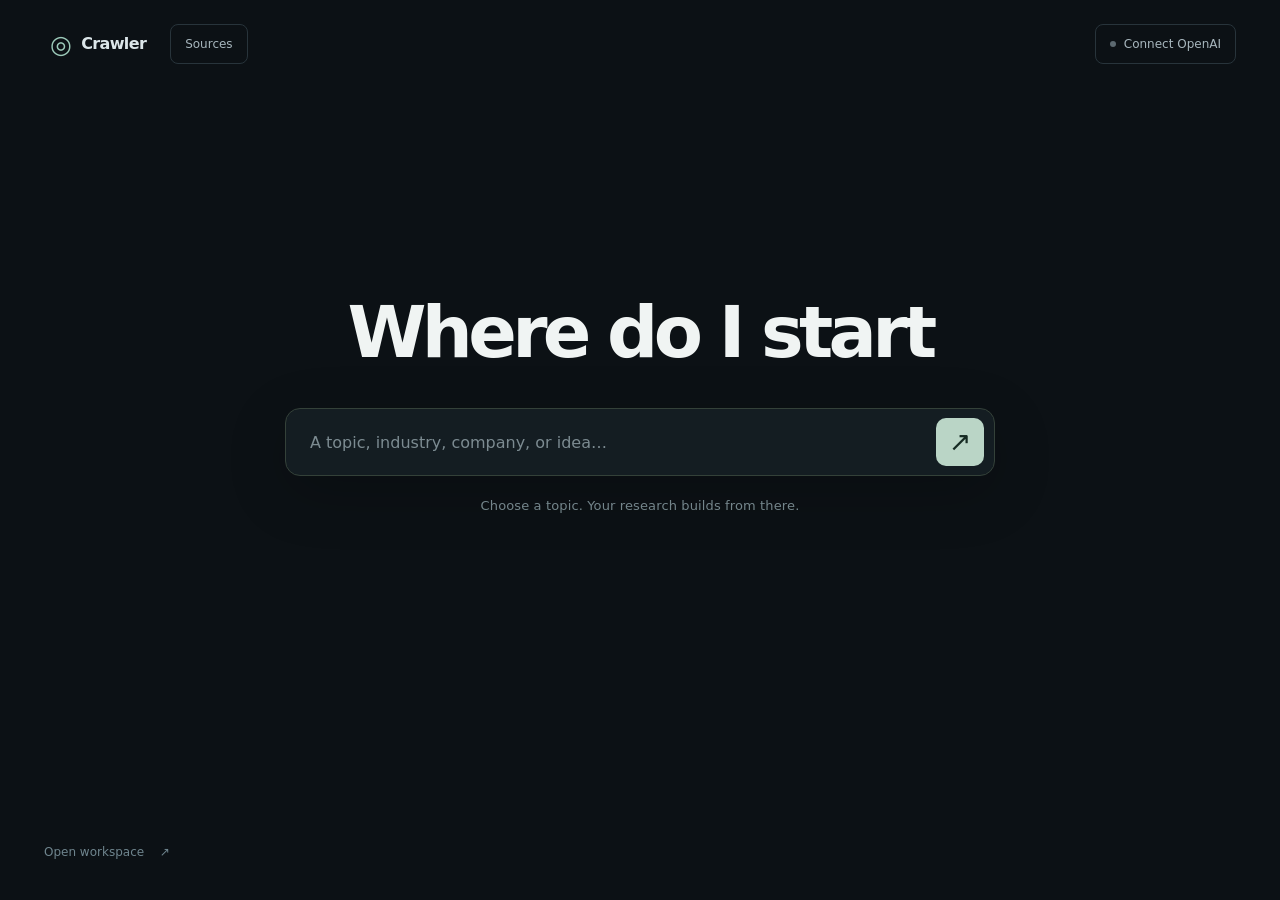
==== commit f6480b6b: "Add sources directory and efficient feed collection Add an on-demand Sources directory (search, filt" ====
--- a/index.html
+++ b/index.html
@@ -10,9 +10,10 @@
 <link rel="stylesheet" href="css/investment.css">
 <link rel="stylesheet" href="css/start.css">
 <link rel="stylesheet" href="css/network-board.css">
+<link rel="stylesheet" href="css/source-directory.css">
 </head>
 <body data-experience="start">
-<div class="start-topbar"><button class="start-brand" id="new-topic-search" aria-label="Start a new research search"><span aria-hidden="true">◎</span> Crawler</button><button class="start-ai-button" data-openai-connect><i></i><span>Connect OpenAI</span></button></div>
+<div class="start-topbar"><button class="start-brand" id="new-topic-search" aria-label="Start a new research search"><span aria-hidden="true">◎</span> Crawler</button><button class="crawler-stop-button" data-stop-crawler-server hidden type="button">Stop server</button><button class="start-sources-button" data-open-source-directory>Sources</button><button class="start-ai-button" data-openai-connect><i></i><span>Connect OpenAI</span></button></div>
 <main id="start-screen" aria-labelledby="start-heading">
   <div class="start-center">
     <h1 id="start-heading">Where do I start</h1>
@@ -42,11 +43,14 @@
 <nav class="app-rail" aria-label="Main navigation">
   <a class="rail-brand" href="index.html"><span class="brand-mark">◎</span><span>Trend Crawler<small>Research intelligence</small></span></a>
   <div class="rail-label">WORKSPACE</div>
-  <button class="rail-link on" data-destination="overview"><span aria-hidden="true">▦</span>Overview</button>
+  <button class="rail-link on" data-destination="overview"><span aria-hidden="true">▦</span>Priority signals</button>
+  <button class="rail-link" data-destination="markets"><span aria-hidden="true">△</span>Market context</button>
+  <button class="rail-link" data-destination="reporting"><span aria-hidden="true">≡</span>Latest reporting</button>
+  <button class="rail-link" data-destination="activity"><span aria-hidden="true">∿</span>All activity</button>
   <button class="rail-link" data-destination="watchlist"><span aria-hidden="true">☆</span>Watchlist<span id="rail-saved-count" class="rail-count">0</span></button>
   <button class="rail-link" data-destination="operations"><span aria-hidden="true">◈</span>Sources &amp; System</button>
-  <div class="rail-shortcuts"><div class="rail-label">JUMP TO</div><button data-jump="signal-list">Priority signals <span>↗</span></button><button data-jump="overview-markets">Market context <span>↗</span></button><button data-jump="overview-news">Latest reporting <span>↗</span></button><button id="focus-research">Ask a question <kbd>/</kbd></button></div>
-  <div class="rail-bottom"><span id="backend-state"><i class="dotc"></i>Checking research server</span><small>Evidence before conclusions.</small></div>
+  <div class="rail-shortcuts"><button id="focus-research">Ask a question <kbd>/</kbd></button></div>
+  <div class="rail-bottom"><button class="crawler-stop-button" data-stop-crawler-server hidden type="button">Stop research server</button><span id="backend-state"><i class="dotc"></i>Checking research server</span><small>Evidence before conclusions.</small></div>
 </nav>
 <header class="top">
   <div class="logo"><span class="live"></span>Trend Crawler</div>
@@ -117,6 +121,7 @@
 <script src="js/intelligence-ui.js"></script>
 <script src="js/ui.js"></script>
 <script src="js/hub.js"></script>
+<script src="js/source-directory.js"></script>
 <script src="js/investment-ui.js"></script>
 <script src="js/network-board.js"></script>
 <script src="js/accounts.js"></script>
--- a/css/hub.css
+++ b/css/hub.css
@@ -187,6 +187,62 @@
 #tool-content .research-box { background:#131b22; }
 button:disabled { opacity:.5; cursor:wait; }
 footer { padding-left:28px; padding-right:28px; font-size:10px; line-height:1.8; }
+/* Each intelligence section is its own full page. */
+body[data-destination=overview] #overview-markets,body[data-destination=overview] #overview-news,body[data-destination=overview] #overview-stream,
+body[data-destination=markets] #tab-intelligence > :not(.research-heading):not(#overview-markets),
+body[data-destination=reporting] #tab-intelligence > :not(.research-heading):not(#overview-news),
+body[data-destination=activity] #tab-intelligence > :not(.research-heading):not(#overview-stream),
+body[data-destination=markets] #overview-markets > .hub-section-heading,body[data-destination=reporting] #overview-news > .hub-section-heading,
+body[data-destination=activity] #overview-stream > summary,body[data-destination=reporting] #show-more-reporting { display:none; }
+body[data-destination=reporting] .wrap,body[data-destination=activity] .wrap,body[data-destination=markets]:not([data-inspector=asset]) .wrap { display:block; max-width:1080px; padding:12px 48px 80px; }
+body[data-destination=markets]:not([data-inspector=asset]) .wrap { max-width:1180px; }
+body[data-destination=markets][data-inspector=asset] .wrap { padding-left:40px; padding-right:40px; gap:40px; }
+body[data-destination=reporting] footer,body[data-destination=activity] footer,body[data-destination=markets] footer { max-width:1080px; margin:auto; }
+body[data-destination=overview] .wrap { gap:44px; padding-left:44px; padding-right:44px; }
+body[data-destination=overview] .signal-list { gap:18px; }
+body[data-destination=overview] .signal-card { padding:22px 24px 0; }
+body[data-destination=overview] .signal-bottom { padding:12px 24px; margin:16px -24px 0; }
+body[data-destination=overview] .hub-research-strip,body[data-destination=overview] .research-controls,body[data-destination=overview] .hub-more-filters { margin-bottom:26px; }
+body[data-destination=overview] .research-heading,body[data-destination=markets] .research-heading,body[data-destination=reporting] .research-heading,body[data-destination=activity] .research-heading { margin-bottom:36px; padding-top:18px; }
+body[data-destination=markets] .research-heading p,body[data-destination=reporting] .research-heading p,body[data-destination=activity] .research-heading p { max-width:560px; line-height:1.8; }
+body[data-destination=markets] #overview-markets,body[data-destination=reporting] #overview-news,body[data-destination=activity] #overview-stream { border-top:0; padding-top:0; margin-top:0; }
+body[data-destination=markets] .overview-market-table { max-height:none; overflow:visible; }
+body[data-destination=markets] .overview-market-table .row { grid-template-columns:minmax(150px,1.3fr) 110px 90px 90px minmax(200px,2fr); gap:20px; padding:18px 12px; font-size:12px; }
+body[data-destination=markets] .overview-market-table .row > div:nth-child(3),body[data-destination=markets] .overview-market-table .row > div:nth-child(4) { display:block; }
+body[data-destination=markets][data-inspector=asset] .overview-market-table .row { grid-template-columns:minmax(110px,1fr) 90px minmax(120px,1.4fr); }
+body[data-destination=markets][data-inspector=asset] .overview-market-table .row > div:nth-child(3),body[data-destination=markets][data-inspector=asset] .overview-market-table .row > div:nth-child(4) { display:none; }
+body[data-destination=markets] #overview-radar { margin-top:48px; padding-top:26px; border-top:1px solid #29323b; font-size:12px; }
+body[data-destination=reporting] #overview-news #headlines > .post { display:block; padding:26px 0; border-bottom:1px solid #29323b; }
+body[data-destination=reporting] #overview-news .pt { font-size:15px; line-height:1.6; margin-bottom:8px; }
+body[data-destination=reporting] #overview-news .pm { font-size:11px; line-height:1.8; }
+body[data-destination=reporting] #overview-news .chk { font-size:11px; margin-bottom:22px; }
+body[data-destination=reporting] .market-expectations { margin-top:48px; }
+body[data-destination=activity] #overview-stream #stream { max-height:none; overflow:visible; }
+body[data-destination=activity] #overview-stream .pt { font-size:13px; line-height:1.6; }
+@media(max-width:700px) { body[data-destination=reporting] .wrap,body[data-destination=activity] .wrap,body[data-destination=markets] .wrap { padding:8px 16px 60px; } body[data-destination=markets] .overview-market-table .row { grid-template-columns:minmax(90px,1fr) 90px; } body[data-destination=markets] .overview-market-table .row > div:nth-child(n+3) { display:none; } }
+/* Reporting and activity render each item as a card with its article image. */
+body[data-destination=reporting] .wrap,body[data-destination=activity] .wrap { max-width:1320px; }
+body[data-destination=reporting] footer,body[data-destination=activity] footer { max-width:1320px; }
+#headlines,#stream { display:grid; grid-template-columns:repeat(auto-fill,minmax(290px,1fr)); gap:28px; }
+#headlines > .empty,#stream > .empty { grid-column:1 / -1; }
+.news-card { display:flex; flex-direction:column; background:#12181e; border:1px solid #29323c; border-radius:12px; overflow:hidden; transition:transform .18s ease,border-color .18s ease,box-shadow .18s ease; }
+.news-card:hover { transform:translateY(-3px); border-color:#5c7b71; box-shadow:0 14px 34px #0006; }
+.nc-media { position:relative; display:block; aspect-ratio:16 / 9; overflow:hidden; background:linear-gradient(135deg,#1c2b27,#16212b); }
+.nc-media img { position:absolute; inset:0; width:100%; height:100%; object-fit:cover; transition:transform .35s ease; }
+.news-card:hover .nc-media img { transform:scale(1.04); }
+.nc-fallback { position:absolute; inset:0; display:flex; align-items:center; justify-content:center; font-size:46px; font-weight:600; color:#3d5a50; letter-spacing:-.04em; z-index:0; }
+.nc-media img { z-index:1; }
+.news-card.noimg .nc-media { aspect-ratio:auto; height:78px; }
+.news-card.noimg .nc-fallback { font-size:30px; }
+.nc-body { display:flex; flex-direction:column; gap:12px; padding:20px 22px 22px; flex:1; }
+.nc-meta { display:flex; align-items:center; gap:8px; font-size:10px; color:#8a9bad; }
+.nc-meta b { font-weight:550; color:#b8cbc0; }
+.nc-meta span { margin-left:auto; }
+.nc-title { font-size:15px; line-height:1.55; font-weight:550; color:var(--txt); text-decoration:none; display:-webkit-box; -webkit-line-clamp:3; -webkit-box-orient:vertical; overflow:hidden; }
+.nc-title:hover { color:#bcd9cb; }
+.nc-body p { margin:0; font-size:12px; line-height:1.7; color:#8a9bad; display:-webkit-box; -webkit-line-clamp:3; -webkit-box-orient:vertical; overflow:hidden; }
+.nc-tags { display:flex; flex-wrap:wrap; gap:6px; margin-top:auto; padding-top:4px; }
+@media(max-width:700px) { #headlines,#stream { grid-template-columns:1fr; gap:20px; } }
 @media(min-width:1700px) { .wrap { grid-template-columns:minmax(0,1fr) 430px; gap:35px; } }
 @media(max-width:1300px) and (min-width:1001px) { :root { --hub-rail:180px; } .app-rail { padding:24px 11px; } .rail-brand { font-size:12px; gap:8px; } .wrap { gap:18px; padding-left:20px; padding-right:20px; grid-template-columns:minmax(0,1fr) 330px; } .research-heading h1 { font-size:25px; } .research-heading .mode-label { display:none; } .hub-research-strip > div > span:last-child { display:none; } .top { padding-left:20px; padding-right:20px; } .hub-section-heading > span { display:none; } }
 @media(max-width:1000px) { body { margin-left:0; padding-bottom:76px; } .app-rail { width:100%; height:66px; inset:auto 0 0; display:flex; flex-direction:row; padding:7px 12px; gap:7px; border-right:0; border-top:1px solid #34423f; background:#111b1b; } .rail-brand,.app-rail > .rail-label,.rail-shortcuts,.rail-bottom { display:none; } .rail-link { display:flex; flex:1; flex-direction:column; gap:2px; align-items:center; justify-content:center; margin:0; padding:4px; font-size:10px; } .rail-link > span:first-child { font-size:18px; width:auto; } .rail-count { display:none; } .top { padding:12px 18px; flex-wrap:nowrap; } .top #filter { width:120px; min-width:70px; } .wrap { grid-template-columns:minmax(0,1fr); padding:0 20px 35px; } #research-detail,#detail,#assistant-panel { top:0; position:relative; margin-top:12px; max-height:none; } #assistant-panel .research-chat { max-height:65vh; } .research-heading { margin-top:20px; } .overview-section { scroll-margin-top:85px; } .system-metrics { grid-template-columns:repeat(2,minmax(0,1fr)); } }
--- a/css/start.css
+++ b/css/start.css
@@ -53,3 +53,20 @@
 @media(max-width:700px){.start-topbar{height:74px;padding:0 22px}.start-brand{font-size:14px}.start-ai-button{font-size:10px;padding:8px 10px}#start-screen{min-height:calc(100svh - 74px);padding:0 20px 80px}.start-center{margin-top:-20px}#start-heading{font-size:clamp(39px,9vw,60px);margin-bottom:30px}.start-search{padding-left:16px;border-radius:12px}.start-search input{font-size:13px}.start-workspace-link{left:23px;bottom:22px}.topic-recent{right:22px;bottom:25px}.start-hint{font-size:11px}#topic-workspace{padding:22px 20px 80px}.topic-search-row{margin-bottom:30px}.topic-layout{grid-template-columns:1fr;gap:20px}.topic-aside{border:0;border-top:1px solid #27373e;padding:22px 0 0}.topic-head{flex-direction:column;gap:0}.topic-head-actions{padding:0;margin:0 0 10px;justify-content:flex-start}.topic-statline{gap:16px}.topic-ai-notice{align-items:flex-start;flex-direction:column}.connection-dialog{padding:22px}.topic-head h1{font-size:34px}}
 @media(prefers-reduced-motion:reduce){.topic-state.busy i{animation:none}}
 @media(max-width:700px){.topic-research-columns{grid-template-columns:1fr;gap:10px}.topic-section-heading{gap:0}.topic-finding>p{font-size:13px}.topic-subject{padding:17px}.topic-statline a{font-size:11px}}
+
+/* Server lifecycle: closing the Python process cannot forcibly close unrelated browser tabs. */
+.crawler-server-lifecycle:not([hidden]) {
+  position: fixed; z-index: 99999; inset: auto 16px 16px 16px;
+  display: flex; flex-wrap: wrap; align-items: center; gap: 12px;
+  padding: 14px 18px; border: 1px solid #a96c55; border-radius: 12px;
+  background: #291f1b; color: #fff8f4;
+  box-shadow: 0 12px 32px #0008;
+}
+.crawler-server-lifecycle strong { font-size: 14px; }
+.crawler-server-lifecycle span { flex: 1 1 340px; font-size: 13px; }
+.crawler-server-lifecycle button, .crawler-stop-button {
+  cursor: pointer; border: 1px solid currentColor; border-radius: 8px;
+  background: transparent; color: inherit; padding: 7px 12px; font: inherit;
+}
+.crawler-stop-button[hidden], .crawler-server-lifecycle[hidden] { display: none !important; }
+.crawler-stop-button { font-size: 12px; }
--- a/css/network-board.css
+++ b/css/network-board.css
@@ -1 +1 @@
-.start-account-link{color:#a3bfb1;font-size:12px;text-decoration:none;white-space:nowrap}.start-topbar{gap:18px}.start-ai-button{margin-left:auto}.research-network{width:100%;margin:0 0 50px;border:1px solid #2a3e35;border-radius:14px;background:#0d161a;overflow:hidden;color:#caddd1}.network-heading{display:flex;justify-content:space-between;gap:20px;padding:23px 25px 15px;align-items:center}.network-heading h2{font-size:25px;font-weight:600;letter-spacing:-.035em;margin:7px 0 0}.network-kicker{font-size:9px;letter-spacing:.1em;color:#8caf99;text-transform:uppercase}.network-heading>span{font-size:10px;color:#7e9e8c}.network-toolbar{display:flex;flex-wrap:wrap;align-items:center;gap:6px;padding:0 24px 19px;border-bottom:1px solid #273c31}.research-network button,.network-dialog button,.network-context button{font:inherit;font-size:10px;line-height:1.4;border:1px solid #304b3c;border-radius:5px;background:#17251f;color:#bcd4c4;padding:7px 9px;cursor:pointer}.research-network button:hover,.network-dialog button:hover{border-color:#83b197;color:#e3f1e8}.research-network button:disabled{opacity:.35;cursor:default}.research-network button.network-primary,.network-dialog button.network-primary{background:#b1ceb9;color:#173322;border-color:#b1ceb9}.network-toolbar>a{color:#86ab95;font-size:10px;text-decoration:none;padding:7px}.network-grid{display:grid;grid-template-columns:180px minmax(0,1fr) 270px;min-height:670px}.network-sidebar{padding:19px 15px;background:#101b18;border-right:1px solid #273c31;max-height:760px;overflow-y:auto}.research-network input,.research-network select,.research-network textarea,.network-dialog input,.network-dialog select,.network-dialog textarea{font:inherit;font-size:11px;width:100%;min-width:0;padding:9px;border:1px solid #334c3c;background:#101b18;color:#c8dfcf;border-radius:5px;box-sizing:border-box}.research-network textarea,.network-dialog textarea{min-height:90px;resize:vertical}.network-sidebar>input,.network-sidebar>select{margin-bottom:14px}.network-label{display:block;font-size:9px;color:#8cae98;margin-bottom:7px}.network-sidebar section{border-top:1px solid #293e33;margin-top:17px;padding-top:16px}.network-sidebar h3,.network-inspector h3{font-size:11px;font-weight:600;margin:0 0 12px}.network-sidebar p{font-size:10px;color:#789587;line-height:1.8}.network-navigation{display:flex;flex-direction:column;gap:5px}.network-navigation button{text-align:left;border-color:transparent;background:transparent}.network-recent{display:block;width:100%;text-align:left!important;border:0!important;background:transparent!important;color:#90b59e!important;margin-bottom:5px;overflow-wrap:anywhere}.network-task{font-size:10px;margin-bottom:14px;line-height:1.6;overflow-wrap:anywhere}.network-task small{display:block;color:#7e9c8a;font-size:9px}.network-queue-actions{display:flex;flex-wrap:wrap;gap:5px}.network-queue-actions button{font-size:9px}.network-center{min-width:0;display:flex;flex-direction:column;background:#0e1718}.network-canvas{height:640px;min-height:440px;flex:1;overflow:hidden;position:relative;touch-action:none;background-color:#0d1719;background-image:radial-gradient(#315040 1px,transparent 1px);background-size:24px 24px;outline:none}.network-canvas:focus-visible{box-shadow:inset 0 0 0 2px #8bb29c}.network-world{position:absolute;width:0;height:0;transform-origin:0 0;will-change:transform}.network-lines{position:absolute;left:0;top:0;overflow:visible;width:1px;height:1px}.network-line{fill:none;stroke:#728b60;stroke-width:1.8;stroke-dasharray:6 4;vector-effect:non-scaling-stroke;pointer-events:none}.network-line-hit{fill:none;stroke:transparent;stroke-width:15;cursor:pointer;vector-effect:non-scaling-stroke}.network-edge text{fill:#a8b29d;stroke:#0d1719;stroke-width:4px;paint-order:stroke;font-size:10px;font-family:inherit;text-anchor:middle;pointer-events:auto;cursor:pointer}.network-edge.verified .network-line{stroke:#9fdbb4;stroke-dasharray:none}.network-edge.corroborated .network-line{stroke:#6ebfb3;stroke-dasharray:none;stroke-width:2.5}.network-edge.question .network-line{stroke:#5c7e88;stroke-dasharray:2 7}.network-edge.manual .network-line{stroke:#aa91d4;stroke-dasharray:10 5}.network-edge.disputed .network-line{stroke:#cc967d;stroke-dasharray:4 4}.network-edge.selected .network-line{stroke-width:3;filter:drop-shadow(0 0 3px #c8ddbd50)}#network-arrow path{fill:#829d8b}.network-connecting-line{fill:none;stroke:#be9ce0;stroke-width:2;stroke-dasharray:5 4;pointer-events:none}.network-node{position:absolute;box-sizing:border-box;width:206px;min-height:94px;padding:13px 24px 12px 14px;background:#18251f;border:1px solid #46644c;border-radius:12px;color:#d1e5d7;cursor:grab;box-shadow:0 5px 15px #0003;user-select:none}.network-node:active{cursor:grabbing}.network-node.selected{outline:2px solid #b5d6bf;outline-offset:3px}.network-node:focus-visible{outline:2px solid #d0e8d4;outline-offset:4px}.network-node[data-kind=topic]{background:#243e2c;border-color:#89b98f;border-radius:25px}.network-node[data-kind=article],.network-node[data-kind=journalist],.network-node[data-kind=publisher]{background:#19292e;border-color:#3e6570}.network-node[data-kind=person],.network-node[data-kind=financial_institution]{background:#2b2920;border-color:#7c7251}.network-node[data-kind=contract],.network-node[data-kind=financial_record]{background:#30281f;border-color:#84684a}.network-node[data-kind=question]{background:#17242b;border-style:dashed;border-color:#557e8a}.network-node.manual{background:#271f30;border-color:#9b7eb1;border-style:dashed}.network-node-type{font-size:9px;color:#95b49f;letter-spacing:.04em;text-transform:uppercase;display:block;margin-bottom:7px}.network-node b{font-size:12px;line-height:1.4;display:-webkit-box;-webkit-line-clamp:2;-webkit-box-orient:vertical;overflow:hidden;max-height:34px;font-weight:600;overflow-wrap:anywhere}.network-node small{display:block;font-size:8px;margin-top:6px;color:#789786}.network-node .network-handle{position:absolute;right:-10px;top:calc(50% - 10px);width:20px;height:20px;border-radius:50%;padding:0;font-size:15px;line-height:16px;background:#283e2d;border:1px solid #8fba98;color:#c8e3cb;cursor:crosshair}.network-node.manual .network-handle{background:#3e2a4b;border-color:#b89bd1}.network-canvas-hint{position:absolute;top:15px;left:16px;font-size:9px;color:#6e8e7b;pointer-events:none}.network-zoom{position:absolute;bottom:15px;left:16px;display:flex;align-items:center;gap:4px;padding:4px;border:1px solid #38543e;background:#10201ae8;border-radius:7px}.network-zoom button{border:0;background:transparent;font-size:11px}.network-zoom span{font-size:9px;min-width:35px;text-align:center;color:#92b59b}.network-minimap{position:absolute;right:15px;bottom:15px;width:125px;height:85px;background:#111f18e8;border:1px solid #38513d;border-radius:7px;cursor:crosshair}.network-minimap rect{fill:#5d8466;stroke:#82a98a;stroke-width:2}.network-minimap .map-root{fill:#c4d8b9}.network-minimap .map-viewport{fill:#a3cdb41a;stroke:#c0d9ad;stroke-width:5;pointer-events:none}.network-footer{display:flex;justify-content:space-between;gap:12px;align-items:center;padding:12px 15px;border-top:1px solid #2b4034;font-size:9px;color:#8baa95;flex-wrap:wrap}.network-legend{display:flex;align-items:center;gap:5px;font-size:8px}.network-legend i{width:12px;height:2px;background:#99d8ad;margin-left:4px}.network-legend i.reported{background:#899c65}.network-legend i.question{background:#719ba7}.network-legend i.manual{background:#ac8dd0}.network-feedback{min-height:20px;padding:0 15px;font-size:10px;line-height:1.7;color:#a0bba6;overflow-wrap:anywhere}.network-inspector{padding:21px 18px;background:#121e1b;border-left:1px solid #2a4033;overflow-y:auto;max-height:760px;min-width:0}.network-inspector h2{font-size:20px;letter-spacing:-.025em;line-height:1.4;margin:10px 0 13px;overflow-wrap:anywhere}.network-inspector p,.network-inspector label,.network-inspector dd{font-size:11px;line-height:1.8;color:#99b8a4;overflow-wrap:anywhere}.network-inspector section{border-top:1px solid #2c4235;padding-top:18px;margin-top:21px}.network-inspector-actions{display:flex;gap:5px;flex-wrap:wrap}.network-inspector-actions button{font-size:9px}.network-inspector label{display:block;margin:13px 0}.network-inspector form>small{display:block;font-size:9px;color:#769680;line-height:1.7;margin-top:10px}.network-research-options{display:grid;grid-template-columns:60px 1fr;gap:12px}.network-check{display:flex!important;align-items:flex-start;gap:7px;font-size:10px!important;line-height:1.6!important}.network-check input{width:auto!important;flex-shrink:0;margin:3px 0 0;padding:0}.network-source{margin-bottom:18px;font-size:10px;line-height:1.7}.network-source a{color:#bbd9c2;overflow-wrap:anywhere;text-decoration:none}.network-source small{display:block;color:#789b82;font-size:9px;line-height:1.6;margin-top:6px}.network-source blockquote{margin:10px 0 0;padding-left:10px;border-left:2px solid #3a5743;color:#8eab97;overflow-wrap:anywhere;font-size:10px}.network-inspector .network-muted,.network-inspector .network-manual-note{font-size:10px;color:#7f9f88;line-height:1.8}.network-inspector .network-manual-note{color:#b39ccb}.network-related{display:block;text-align:left;width:100%;margin-bottom:7px;text-decoration:none;color:#a6c5ad;font-size:10px}.network-related small,.network-inspector details small{display:block;font-size:9px;color:#74947d;margin-top:4px}.network-inspector details{font-size:10px;margin-top:15px;line-height:1.8;color:#88a78f}.network-inspector details summary{cursor:pointer}.network-inspector dl{margin:0}.network-inspector dt{font-size:9px;color:#789881;margin-top:10px;text-transform:uppercase}.network-inspector dd{margin:3px 0 0;color:#c1d5c5}.network-context{position:fixed;z-index:1000;background:#17261e;border:1px solid #42614b;border-radius:9px;padding:7px;box-shadow:0 10px 30px #0008;width:205px;display:flex;flex-direction:column;gap:3px}.network-context button{font-size:11px;border:0;text-align:left;background:transparent;padding:9px}.network-dialog{width:min(530px,calc(100vw - 32px));max-height:85svh;overflow:auto;background:#14221a;border:1px solid #486c50;border-radius:13px;padding:25px;color:#c4ddca}.network-dialog::backdrop{background:#030b08d9;backdrop-filter:blur(3px)}.network-dialog-title{display:flex;justify-content:space-between;align-items:flex-start;gap:15px;margin-bottom:21px}.network-dialog h2{font-size:23px;font-weight:600;letter-spacing:-.03em;margin:0}.network-dialog h3{font-size:13px;margin:25px 0 14px}.network-dialog p{font-size:11px;line-height:1.8;color:#8fab96}.network-dialog label{display:block;font-size:11px;color:#a2c3ac;margin:16px 0}.network-dialog input,.network-dialog select,.network-dialog textarea{display:block;margin-top:8px;padding:10px}.network-dialog button{font-size:11px}.network-dialog-actions{display:flex;flex-wrap:wrap;gap:7px;margin-top:20px}.network-library-row{display:flex;justify-content:space-between;align-items:center;gap:10px;margin:9px 0}.network-library-row button:first-child{text-align:left;flex:1}.network-library-row small{display:block;font-size:10px;color:#80a489;margin-top:5px;line-height:1.6}.network-revision{display:block;margin-bottom:5px;width:100%;text-align:left}.network-dialog-error{color:#dfb292!important}.network-loading{padding:35px;color:#93b19d;font-size:12px}#research-network:empty{display:none}#topic-workspace:has(.research-network){max-width:1600px}.network-toolbar button:focus-visible,.network-sidebar button:focus-visible,.network-dialog button:focus-visible{outline:2px solid #bdddc6;outline-offset:3px}@media(max-width:1250px){.network-grid{grid-template-columns:150px minmax(0,1fr) 240px}.network-sidebar{padding:16px 10px}.network-inspector{padding:18px 14px}.network-toolbar{padding:0 15px 15px}.network-heading{padding:20px 16px 15px}.network-minimap{width:95px;height:65px}}@media(max-width:950px){.network-grid{grid-template-columns:minmax(0,1fr) 240px}.network-sidebar{grid-column:1/-1;max-height:none;border:0;border-bottom:1px solid #2b4034;display:flex;gap:8px;flex-wrap:wrap;align-items:center;padding:11px}.network-sidebar>.network-label,.network-sidebar section,.network-sidebar>.network-navigation,.network-sidebar>button{display:none}.network-sidebar>input{flex:1;min-width:130px;margin:0}.network-sidebar>select{width:auto;max-width:160px;margin:0}.network-sidebar #network-search-results{width:100%}.network-canvas{height:590px}.network-inspector{max-height:700px}.network-footer{gap:9px}.network-legend{display:none}}@media(max-width:650px){.network-grid{grid-template-columns:minmax(0,1fr)}.network-inspector{border-left:0;border-top:1px solid #2c4235;max-height:480px}.network-canvas{height:460px;min-height:360px}.network-heading{align-items:flex-start}.network-heading h2{font-size:21px}.network-heading>span{font-size:9px;max-width:90px;text-align:right}.network-toolbar{gap:5px}.network-toolbar button{font-size:9px;padding:7px}.network-toolbar>a{font-size:9px}.network-minimap{width:80px;height:60px}.network-canvas-hint{font-size:8px}.network-zoom{left:8px;bottom:10px}.network-zoom button{font-size:9px;padding:6px}.network-sidebar>select{max-width:125px;font-size:10px}.network-sidebar>input{font-size:10px}.start-topbar{gap:9px}.start-account-link{font-size:10px}.start-brand{gap:5px}.start-ai-button{padding:7px 8px}#topic-workspace:has(.research-network){padding-left:12px;padding-right:12px}}
+.start-account-link{color:#a3bfb1;font-size:12px;text-decoration:none;white-space:nowrap}.start-topbar{gap:18px}.start-ai-button{margin-left:auto}.research-network{width:100%;margin:0 0 50px;border:1px solid #2a3e35;border-radius:14px;background:#0d161a;overflow:hidden;color:#caddd1}.network-heading{display:flex;justify-content:space-between;gap:20px;padding:23px 25px 15px;align-items:center}.network-heading h2{font-size:25px;font-weight:600;letter-spacing:-.035em;margin:7px 0 0}.network-kicker{font-size:9px;letter-spacing:.1em;color:#8caf99;text-transform:uppercase}.network-heading>span{font-size:10px;color:#7e9e8c}.network-toolbar{display:flex;flex-wrap:wrap;align-items:center;gap:6px;padding:0 24px 19px;border-bottom:1px solid #273c31}.research-network button,.network-panel button,.network-dialog button,.network-context button{font:inherit;font-size:10px;line-height:1.4;border:1px solid #304b3c;border-radius:5px;background:#17251f;color:#bcd4c4;padding:7px 9px;cursor:pointer}.research-network button:hover,.network-dialog button:hover{border-color:#83b197;color:#e3f1e8}.research-network button:disabled{opacity:.35;cursor:default}.research-network button.network-primary,.network-dialog button.network-primary{background:#b1ceb9;color:#173322;border-color:#b1ceb9}.network-toolbar>a{color:#86ab95;font-size:10px;text-decoration:none;padding:7px}.network-grid{display:grid;grid-template-columns:180px minmax(0,1fr) 270px;min-height:670px}.network-sidebar{padding:19px 15px;background:#101b18;border-right:1px solid #273c31;max-height:760px;overflow-y:auto}.research-network input,.research-network select,.research-network textarea,.network-dialog input,.network-dialog select,.network-dialog textarea{font:inherit;font-size:11px;width:100%;min-width:0;padding:9px;border:1px solid #334c3c;background:#101b18;color:#c8dfcf;border-radius:5px;box-sizing:border-box}.research-network textarea,.network-dialog textarea{min-height:90px;resize:vertical}.network-sidebar>input,.network-sidebar>select{margin-bottom:14px}.network-label{display:block;font-size:9px;color:#8cae98;margin-bottom:7px}.network-sidebar section{border-top:1px solid #293e33;margin-top:17px;padding-top:16px}.network-sidebar h3,.network-inspector h3{font-size:11px;font-weight:600;margin:0 0 12px}.network-sidebar p{font-size:10px;color:#789587;line-height:1.8}.network-navigation{display:flex;flex-direction:column;gap:5px}.network-navigation button{text-align:left;border-color:transparent;background:transparent}.network-recent{display:block;width:100%;text-align:left!important;border:0!important;background:transparent!important;color:#90b59e!important;margin-bottom:5px;overflow-wrap:anywhere}.network-task{font-size:10px;margin-bottom:14px;line-height:1.6;overflow-wrap:anywhere}.network-task small{display:block;color:#7e9c8a;font-size:9px}.network-queue-actions{display:flex;flex-wrap:wrap;gap:5px}.network-queue-actions button{font-size:9px}.network-center{min-width:0;display:flex;flex-direction:column;background:#0e1718}.network-canvas{height:640px;min-height:440px;flex:1;overflow:hidden;position:relative;touch-action:none;background-color:#0d1719;background-image:radial-gradient(#315040 1px,transparent 1px);background-size:24px 24px;outline:none}.network-canvas:focus-visible{box-shadow:inset 0 0 0 2px #8bb29c}.network-world{position:absolute;width:0;height:0;transform-origin:0 0;will-change:transform}.network-lines{position:absolute;left:0;top:0;overflow:visible;width:1px;height:1px}.network-line{fill:none;stroke:#728b60;stroke-width:1.8;stroke-dasharray:6 4;vector-effect:non-scaling-stroke;pointer-events:none}.network-line-hit{fill:none;stroke:transparent;stroke-width:15;cursor:pointer;vector-effect:non-scaling-stroke}.network-edge text{fill:#a8b29d;stroke:#0d1719;stroke-width:4px;paint-order:stroke;font-size:10px;font-family:inherit;text-anchor:middle;pointer-events:auto;cursor:pointer}.network-edge.verified .network-line{stroke:#9fdbb4;stroke-dasharray:none}.network-edge.corroborated .network-line{stroke:#6ebfb3;stroke-dasharray:none;stroke-width:2.5}.network-edge.question .network-line{stroke:#5c7e88;stroke-dasharray:2 7}.network-edge.manual .network-line{stroke:#aa91d4;stroke-dasharray:10 5}.network-edge.disputed .network-line{stroke:#cc967d;stroke-dasharray:4 4}.network-edge.selected .network-line{stroke-width:3;filter:drop-shadow(0 0 3px #c8ddbd50)}#network-arrow path{fill:#829d8b}.network-connecting-line{fill:none;stroke:#be9ce0;stroke-width:2;stroke-dasharray:5 4;pointer-events:none}.network-node{position:absolute;box-sizing:border-box;width:206px;min-height:94px;padding:13px 24px 12px 14px;background:#18251f;border:1px solid #46644c;border-radius:12px;color:#d1e5d7;cursor:grab;box-shadow:0 5px 15px #0003;user-select:none}.network-node:active{cursor:grabbing}.network-node.selected{outline:2px solid #b5d6bf;outline-offset:3px}.network-node:focus-visible{outline:2px solid #d0e8d4;outline-offset:4px}.network-node[data-kind=topic]{background:#243e2c;border-color:#89b98f;border-radius:25px}.network-node[data-kind=article],.network-node[data-kind=journalist],.network-node[data-kind=publisher]{background:#19292e;border-color:#3e6570}.network-node[data-kind=person],.network-node[data-kind=financial_institution]{background:#2b2920;border-color:#7c7251}.network-node[data-kind=contract],.network-node[data-kind=financial_record]{background:#30281f;border-color:#84684a}.network-node[data-kind=question]{background:#17242b;border-style:dashed;border-color:#557e8a}.network-node.manual{background:#271f30;border-color:#9b7eb1;border-style:dashed}.network-node-type{font-size:9px;color:#95b49f;letter-spacing:.04em;text-transform:uppercase;display:block;margin-bottom:7px}.network-node b{font-size:12px;line-height:1.4;display:-webkit-box;-webkit-line-clamp:2;-webkit-box-orient:vertical;overflow:hidden;max-height:34px;font-weight:600;overflow-wrap:anywhere}.network-node small{display:block;font-size:8px;margin-top:6px;color:#789786}.network-node .network-handle{position:absolute;right:-10px;top:calc(50% - 10px);width:20px;height:20px;border-radius:50%;padding:0;font-size:15px;line-height:16px;background:#283e2d;border:1px solid #8fba98;color:#c8e3cb;cursor:crosshair}.network-node.manual .network-handle{background:#3e2a4b;border-color:#b89bd1}.network-canvas-hint{position:absolute;top:15px;left:16px;font-size:9px;color:#6e8e7b;pointer-events:none}.network-zoom{position:absolute;bottom:15px;left:16px;display:flex;align-items:center;gap:4px;padding:4px;border:1px solid #38543e;background:#10201ae8;border-radius:7px}.network-zoom button{border:0;background:transparent;font-size:11px}.network-zoom span{font-size:9px;min-width:35px;text-align:center;color:#92b59b}.network-minimap{position:absolute;right:15px;bottom:15px;width:125px;height:85px;background:#111f18e8;border:1px solid #38513d;border-radius:7px;cursor:crosshair}.network-minimap rect{fill:#5d8466;stroke:#82a98a;stroke-width:2}.network-minimap .map-root{fill:#c4d8b9}.network-minimap .map-viewport{fill:#a3cdb41a;stroke:#c0d9ad;stroke-width:5;pointer-events:none}.network-footer{display:flex;justify-content:space-between;gap:12px;align-items:center;padding:12px 15px;border-top:1px solid #2b4034;font-size:9px;color:#8baa95;flex-wrap:wrap}.network-legend{display:flex;align-items:center;gap:5px;font-size:8px}.network-legend i{width:12px;height:2px;background:#99d8ad;margin-left:4px}.network-legend i.reported{background:#899c65}.network-legend i.question{background:#719ba7}.network-legend i.manual{background:#ac8dd0}.network-feedback{min-height:20px;padding:0 15px;font-size:10px;line-height:1.7;color:#a0bba6;overflow-wrap:anywhere}.network-inspector{padding:21px 18px;background:#121e1b;border-left:1px solid #2a4033;overflow-y:auto;max-height:760px;min-width:0}.network-inspector h2{font-size:20px;letter-spacing:-.025em;line-height:1.4;margin:10px 0 13px;overflow-wrap:anywhere}.network-inspector p,.network-inspector label,.network-inspector dd{font-size:11px;line-height:1.8;color:#99b8a4;overflow-wrap:anywhere}.network-inspector section{border-top:1px solid #2c4235;padding-top:18px;margin-top:21px}.network-inspector-actions{display:flex;gap:5px;flex-wrap:wrap}.network-inspector-actions button{font-size:9px}.network-inspector label{display:block;margin:13px 0}.network-inspector form>small{display:block;font-size:9px;color:#769680;line-height:1.7;margin-top:10px}.network-research-options{display:grid;grid-template-columns:60px 1fr;gap:12px}.network-check{display:flex!important;align-items:flex-start;gap:7px;font-size:10px!important;line-height:1.6!important}.network-check input{width:auto!important;flex-shrink:0;margin:3px 0 0;padding:0}.network-source{margin-bottom:18px;font-size:10px;line-height:1.7}.network-source a{color:#bbd9c2;overflow-wrap:anywhere;text-decoration:none}.network-source small{display:block;color:#789b82;font-size:9px;line-height:1.6;margin-top:6px}.network-source blockquote{margin:10px 0 0;padding-left:10px;border-left:2px solid #3a5743;color:#8eab97;overflow-wrap:anywhere;font-size:10px}.network-inspector .network-muted,.network-inspector .network-manual-note{font-size:10px;color:#7f9f88;line-height:1.8}.network-inspector .network-manual-note{color:#b39ccb}.network-related{display:block;text-align:left;width:100%;margin-bottom:7px;text-decoration:none;color:#a6c5ad;font-size:10px}.network-related small,.network-inspector details small{display:block;font-size:9px;color:#74947d;margin-top:4px}.network-inspector details{font-size:10px;margin-top:15px;line-height:1.8;color:#88a78f}.network-inspector details summary{cursor:pointer}.network-inspector dl{margin:0}.network-inspector dt{font-size:9px;color:#789881;margin-top:10px;text-transform:uppercase}.network-inspector dd{margin:3px 0 0;color:#c1d5c5}.network-context{position:fixed;z-index:1000;background:#17261e;border:1px solid #42614b;border-radius:9px;padding:7px;box-shadow:0 10px 30px #0008;width:205px;display:flex;flex-direction:column;gap:3px}.network-context button{font-size:11px;border:0;text-align:left;background:transparent;padding:9px}.network-dialog{width:min(530px,calc(100vw - 32px));max-height:85svh;overflow:auto;background:#14221a;border:1px solid #486c50;border-radius:13px;padding:25px;color:#c4ddca}.network-dialog::backdrop{background:#030b08d9;backdrop-filter:blur(3px)}.network-dialog-title{display:flex;justify-content:space-between;align-items:flex-start;gap:15px;margin-bottom:21px}.network-dialog h2{font-size:23px;font-weight:600;letter-spacing:-.03em;margin:0}.network-dialog h3{font-size:13px;margin:25px 0 14px}.network-dialog p{font-size:11px;line-height:1.8;color:#8fab96}.network-dialog label{display:block;font-size:11px;color:#a2c3ac;margin:16px 0}.network-dialog input,.network-dialog select,.network-dialog textarea{display:block;margin-top:8px;padding:10px}.network-dialog button{font-size:11px}.network-dialog-actions{display:flex;flex-wrap:wrap;gap:7px;margin-top:20px}.network-library-row{display:flex;justify-content:space-between;align-items:center;gap:10px;margin:9px 0}.network-library-row button:first-child{text-align:left;flex:1}.network-library-row small{display:block;font-size:10px;color:#80a489;margin-top:5px;line-height:1.6}.network-revision{display:block;margin-bottom:5px;width:100%;text-align:left}.network-panel-heading{display:flex;justify-content:space-between;align-items:center;gap:8px;margin-bottom:8px}.network-panel-heading h3{margin:0!important}.network-portfolio-card{border-top:1px solid #293e33;padding:9px 0}.network-portfolio-card>.network-library-row:first-child b{font-size:11px;font-weight:600}.network-panel{color:#caddd1}#workspace-research{margin:0 0 18px}.network-panel-status{font-size:10px;color:#c9a58d}.network-dialog-error{color:#dfb292!important}.network-loading{padding:35px;color:#93b19d;font-size:12px}#research-network:empty{display:none}#topic-workspace:has(.research-network){max-width:1600px}.network-toolbar button:focus-visible,.network-sidebar button:focus-visible,.network-dialog button:focus-visible{outline:2px solid #bdddc6;outline-offset:3px}@media(max-width:1250px){.network-grid{grid-template-columns:150px minmax(0,1fr) 240px}.network-sidebar{padding:16px 10px}.network-inspector{padding:18px 14px}.network-toolbar{padding:0 15px 15px}.network-heading{padding:20px 16px 15px}.network-minimap{width:95px;height:65px}}@media(max-width:950px){.network-grid{grid-template-columns:minmax(0,1fr) 240px}.network-sidebar{grid-column:1/-1;max-height:none;border:0;border-bottom:1px solid #2b4034;display:flex;gap:8px;flex-wrap:wrap;align-items:center;padding:11px}.network-sidebar>.network-label,.network-sidebar section,.network-sidebar>.network-navigation,.network-sidebar>button{display:none}.network-sidebar>input{flex:1;min-width:130px;margin:0}.network-sidebar>select{width:auto;max-width:160px;margin:0}.network-sidebar #network-search-results{width:100%}.network-canvas{height:590px}.network-inspector{max-height:700px}.network-footer{gap:9px}.network-legend{display:none}}@media(max-width:650px){.network-grid{grid-template-columns:minmax(0,1fr)}.network-inspector{border-left:0;border-top:1px solid #2c4235;max-height:480px}.network-canvas{height:460px;min-height:360px}.network-heading{align-items:flex-start}.network-heading h2{font-size:21px}.network-heading>span{font-size:9px;max-width:90px;text-align:right}.network-toolbar{gap:5px}.network-toolbar button{font-size:9px;padding:7px}.network-toolbar>a{font-size:9px}.network-minimap{width:80px;height:60px}.network-canvas-hint{font-size:8px}.network-zoom{left:8px;bottom:10px}.network-zoom button{font-size:9px;padding:6px}.network-sidebar>select{max-width:125px;font-size:10px}.network-sidebar>input{font-size:10px}.start-topbar{gap:9px}.start-account-link{font-size:10px}.start-brand{gap:5px}.start-ai-button{padding:7px 8px}#topic-workspace:has(.research-network){padding-left:12px;padding-right:12px}}
--- a/css/source-directory.css
+++ b/css/source-directory.css
@@ -0,0 +1,14 @@
+#source-directory{box-sizing:border-box;width:min(1180px,96vw);max-height:92dvh;padding:28px;border:1px solid #34483d;border-radius:18px;background:#0e1712;color:#e2e9e4;overflow:auto;font:14px/1.5 system-ui,sans-serif}
+.start-sources-button{font:inherit;font-size:12px;color:#a7b6bd;border:1px solid #28343b;background:transparent;padding:10px 14px;border-radius:8px;cursor:pointer}.start-sources-button:hover{border-color:#8eb4a3;color:#e0ece6}body[data-experience="workspace"] .start-sources-button{padding:5px 10px;font-size:10px}
+#source-directory::backdrop{background:#050b08c9;backdrop-filter:blur(5px)}
+#source-directory header{position:sticky;top:0;background:#0e1712;z-index:2;padding:8px 0}
+#source-directory header,.source-directory-actions,.source-card-heading,.source-card-actions{display:flex;align-items:center;justify-content:space-between;gap:12px;flex-wrap:wrap}
+#source-directory h2{font-size:28px;margin:2px 0}#source-directory h3{font-size:16px;margin:0}#source-directory p{color:#a6b7ab}#source-directory small{color:#a7b6ad;font-size:12px}
+.source-eyebrow{font-size:10px;letter-spacing:.16em;color:#8bce9e}.source-directory-tools{display:grid;grid-template-columns:2fr 1fr 1fr;gap:14px;margin:22px 0 14px}
+#source-directory label{display:grid;gap:6px;font-size:12px;color:#b8c8bd}#source-directory input,#source-directory select{box-sizing:border-box;width:100%;padding:10px 12px;border:1px solid #35473b;border-radius:8px;background:#101f16;color:#edf4ef;font:inherit}
+#source-directory button{padding:8px 12px;background:#1c3023;color:#dceae0;border:1px solid #375541;border-radius:8px;font:inherit;cursor:pointer}#source-directory button:hover{border-color:#9edab0}#source-directory button:disabled{opacity:.5;cursor:wait}#source-directory button:focus-visible,#source-directory a:focus-visible{outline:2px solid #ade4b9;outline-offset:3px}
+.source-directory-actions{justify-content:flex-start}#source-summary{margin-right:auto;color:#b8c8bd;font-size:12px}#source-directory-feedback{min-height:20px;margin:12px 0}
+.source-directory-body{display:grid;grid-template-columns:minmax(0,1.6fr) minmax(240px,1fr);gap:22px;align-items:start}.source-card{padding:18px;border:1px solid #2b3e31;border-radius:12px;margin-bottom:12px;contain:content}.source-card p{margin:8px 0}.source-card-heading{align-items:flex-start}.source-card-heading h3{flex:1;min-width:120px}.source-state{font-size:11px;color:#d8bb8c}.source-state.working{color:#9de3af}.source-contribution{margin:10px 0;font-size:12px;color:#b5c8bb}.source-contribution b{font-size:18px;color:#ecf8ef}.source-card-actions{justify-content:flex-start;margin-top:12px}.source-issue{font-size:12px;color:#e1bc8f!important}
+#source-preview{position:sticky;top:0;padding:20px;background:#14231a;border:1px solid #2b4333;border-radius:12px;max-height:64dvh;overflow:auto;overflow-wrap:anywhere}#source-preview article{padding:16px 0;border-bottom:1px solid #2b4333}#source-preview h4{font-size:14px;margin:6px 0}#source-preview p{font-size:12px}#source-preview a{color:#b1e7bf}#source-quick-add{padding:18px;margin:16px 0;background:#17291d;border-radius:12px}#source-quick-add label{margin:12px 0}#source-quick-add[hidden],#source-directory [hidden]{display:none!important}
+@media(max-width:800px){#source-directory{padding:18px}.source-directory-tools{grid-template-columns:1fr 1fr}.source-directory-tools label:first-child{grid-column:1/-1}.source-directory-body{grid-template-columns:1fr}#source-preview{position:static;max-height:none}.source-directory-actions button{font-size:12px}.start-topbar{flex-wrap:wrap}}
+@media(max-width:700px){.start-topbar,body[data-experience="workspace"] .start-topbar{height:auto;min-height:74px;gap:8px;padding:12px 18px}.start-sources-button{font-size:10px;padding:8px 10px}}
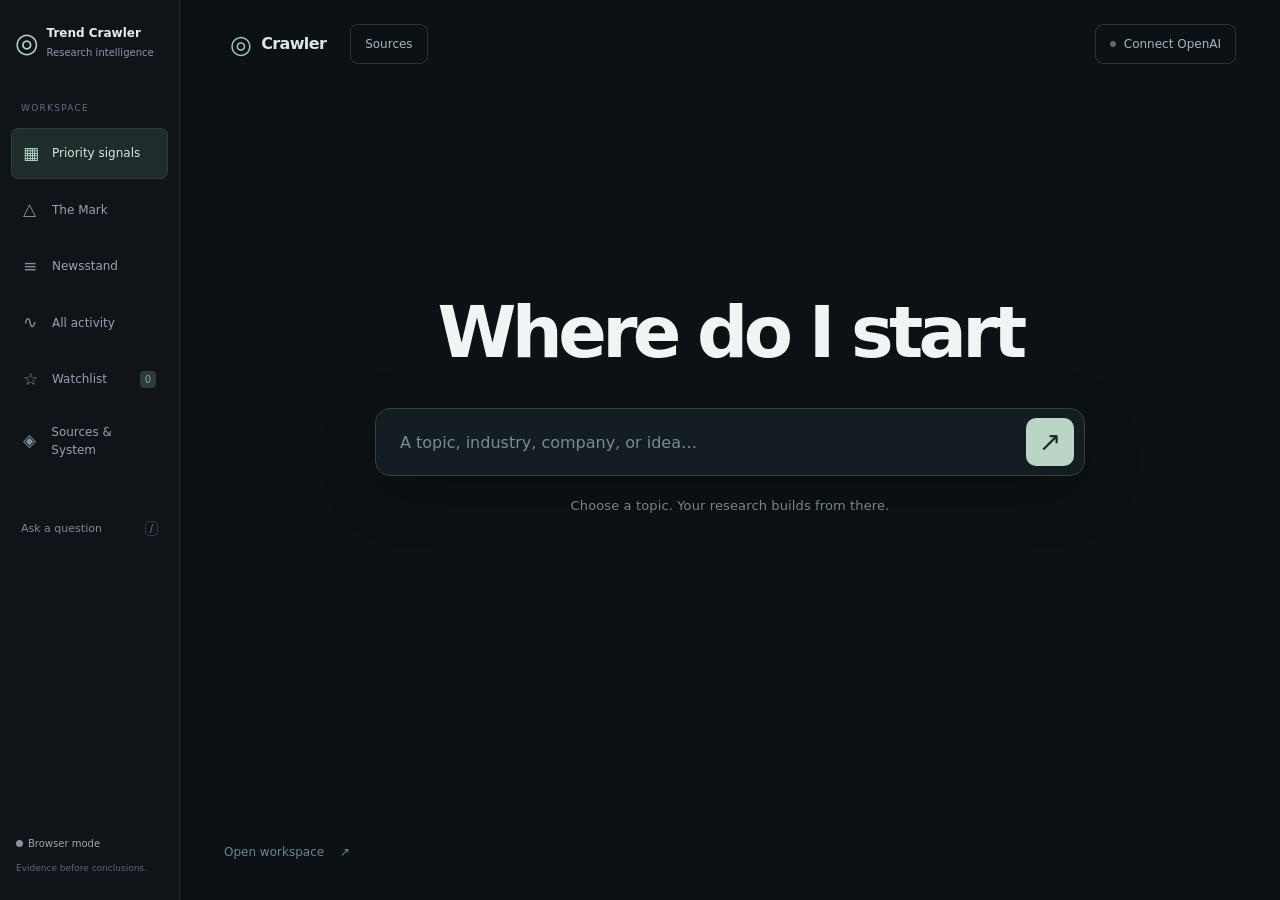
==== commit fb76ebfa: "Unify topic workspace, improve evidence boards and resilient research lifecycle" ====
--- a/index.html
+++ b/index.html
@@ -44,8 +44,8 @@
   <a class="rail-brand" href="index.html"><span class="brand-mark">◎</span><span>Trend Crawler<small>Research intelligence</small></span></a>
   <div class="rail-label">WORKSPACE</div>
   <button class="rail-link on" data-destination="overview"><span aria-hidden="true">▦</span>Priority signals</button>
-  <button class="rail-link" data-destination="markets"><span aria-hidden="true">△</span>Market context</button>
-  <button class="rail-link" data-destination="reporting"><span aria-hidden="true">≡</span>Latest reporting</button>
+  <button class="rail-link" data-destination="markets"><span aria-hidden="true">△</span>The Mark</button>
+  <button class="rail-link" data-destination="reporting"><span aria-hidden="true">≡</span>Newsstand</button>
   <button class="rail-link" data-destination="activity"><span aria-hidden="true">∿</span>All activity</button>
   <button class="rail-link" data-destination="watchlist"><span aria-hidden="true">☆</span>Watchlist<span id="rail-saved-count" class="rail-count">0</span></button>
   <button class="rail-link" data-destination="operations"><span aria-hidden="true">◈</span>Sources &amp; System</button>
@@ -128,3 +128,4 @@
 <script src="js/start.js"></script>
 </body>
 </html>
+
--- a/css/hub.css
+++ b/css/hub.css
@@ -247,3 +247,15 @@
 @media(max-width:1300px) and (min-width:1001px) { :root { --hub-rail:180px; } .app-rail { padding:24px 11px; } .rail-brand { font-size:12px; gap:8px; } .wrap { gap:18px; padding-left:20px; padding-right:20px; grid-template-columns:minmax(0,1fr) 330px; } .research-heading h1 { font-size:25px; } .research-heading .mode-label { display:none; } .hub-research-strip > div > span:last-child { display:none; } .top { padding-left:20px; padding-right:20px; } .hub-section-heading > span { display:none; } }
 @media(max-width:1000px) { body { margin-left:0; padding-bottom:76px; } .app-rail { width:100%; height:66px; inset:auto 0 0; display:flex; flex-direction:row; padding:7px 12px; gap:7px; border-right:0; border-top:1px solid #34423f; background:#111b1b; } .rail-brand,.app-rail > .rail-label,.rail-shortcuts,.rail-bottom { display:none; } .rail-link { display:flex; flex:1; flex-direction:column; gap:2px; align-items:center; justify-content:center; margin:0; padding:4px; font-size:10px; } .rail-link > span:first-child { font-size:18px; width:auto; } .rail-count { display:none; } .top { padding:12px 18px; flex-wrap:nowrap; } .top #filter { width:120px; min-width:70px; } .wrap { grid-template-columns:minmax(0,1fr); padding:0 20px 35px; } #research-detail,#detail,#assistant-panel { top:0; position:relative; margin-top:12px; max-height:none; } #assistant-panel .research-chat { max-height:65vh; } .research-heading { margin-top:20px; } .overview-section { scroll-margin-top:85px; } .system-metrics { grid-template-columns:repeat(2,minmax(0,1fr)); } }
 @media(max-width:600px) { .top .seg { display:none; } .search-key { display:none; } .top #filter { font-size:11px; padding:9px; } .top .menu > .btn { font-size:9px; padding:8px; } .wrap { padding:0 14px 30px; } .pulse { padding:8px 15px 0; min-height:24px; } .research-heading h1 { font-size:26px; } .research-heading .mode-label { display:none; } .research-heading p { font-size:10px; line-height:1.7; } .hub-research-strip { padding:12px 12px 3px; } .hub-research-strip > div > span:last-child { display:none; } .hub-research-strip .question-form { flex-wrap:nowrap; } .hub-research-strip .question-form input { flex-basis:auto; padding:9px; font-size:10px; } .hub-research-strip .question-form .btn { font-size:9px; padding:8px; } .hub-research-strip #clear-chat { display:none; } .research-metrics > div { padding-left:9px; padding-right:9px; } .research-metrics span { font-size:8px; } .research-metrics strong { font-size:21px; } .research-controls { grid-template-columns:repeat(3,minmax(0,1fr)); gap:7px; } .research-controls select { padding:8px 5px; font-size:10px; } .signal-card { padding:12px 13px 0; } .signal-title { font-size:13px; } .signal-bottom { margin-left:-13px; margin-right:-13px; padding-left:13px; padding-right:13px; font-size:8px; } .signal-watch { display:none; } .signal-domains { font-size:8px; } .signal-scores strong { font-size:17px; } .signal-scores > div > span:last-child { font-size:8px; } .hub-section-heading > span { display:none; } .overview-market-table .row { grid-template-columns:1fr 90px; } .overview-market-table .row > .why { display:none; } .source-list article { flex-wrap:wrap; } .tool-grid { grid-template-columns:minmax(0,1fr); } .system-metrics { gap:8px; } .system-metrics > div { padding:12px; } .system-metrics b { font-size:10px; } .research-box { padding:16px; } .inline-form { flex-wrap:wrap; } dialog { padding:17px; } }
+
+
+.category-section{width:100%;margin:22px 0 32px;grid-column:1/-1}.category-section>h2{font-size:19px;border-top:2px solid #809c91;padding-top:15px;margin-bottom:18px}.category-section h2 small{font-size:11px;color:#93a69f;margin-left:8px}.category-cards{display:grid;grid-template-columns:repeat(auto-fit,minmax(min(280px,100%),1fr));gap:20px}.category-cards .news-card{display:flex;flex-direction:column;min-width:0}.category-cards .news-card img{width:100%;height:180px;object-fit:cover}.category-cards .signal-card{height:100%;margin:0}.category-cards .signal-title{font-size:18px;line-height:1.45}
+#headlines,#stream,#signal-list{display:block}body[data-destination="markets"] #overview-radar,body[data-destination="markets"] #tab-picks>.th,body[data-destination="markets"] #tab-picks>.sh,body[data-destination="reporting"] #read,body[data-destination="reporting"] .market-expectations{display:none}
+body[data-destination="markets"] #rows{display:grid;grid-template-columns:repeat(auto-fit,minmax(220px,1fr));gap:16px}.market-quote{display:grid;gap:12px;text-align:left;background:#16211f;border:1px solid #34443e;border-radius:10px;padding:22px;color:#e4ece8;cursor:pointer}.market-quote strong{font-size:25px}.market-quote small{color:#a0b2aa;font-size:11px}
+#tab-workspace>section,#tab-workspace>.research-box{padding:24px;margin-bottom:24px}#tab-workspace h2{font-size:20px}#tab-workspace .network-library-row{padding:12px 0;border-bottom:1px solid #293a33}
+
+body[data-destination="markets"] .wrap,body[data-destination="reporting"] .wrap,body[data-destination="activity"] .wrap{grid-template-columns:minmax(0,1fr)}
+body[data-destination="markets"] #tab-picks> :not(#rows){display:none}
+@media(max-width:1000px){body[data-experience]{margin-left:0;padding-bottom:0}.app-rail{position:relative!important;inset:auto;width:100%;height:auto;max-height:300px;overflow:auto;flex-direction:row;flex-wrap:wrap}.app-rail>.rail-link{min-width:100px}#rail-topics{width:100%;max-height:110px;margin-top:8px;display:flex;flex-wrap:wrap;gap:5px}#rail-topics>.rail-label{display:none}#rail-topics .rail-topic{width:auto;max-width:220px}#rail-topics .rail-link{width:auto;flex:none}.rail-shortcuts{display:none}}
+
+body[data-destination="overview"][data-inspector-open="false"] .wrap{grid-template-columns:minmax(0,1fr)}
--- a/css/start.css
+++ b/css/start.css
@@ -70,3 +70,13 @@
 }
 .crawler-stop-button[hidden], .crawler-server-lifecycle[hidden] { display: none !important; }
 .crawler-stop-button { font-size: 12px; }
+
+
+/* One persistent workspace shell for search and topic research. */
+body[data-experience="start"],body[data-experience="topic"]{margin-left:var(--hub-rail)}
+body[data-experience="start"]>.app-rail,body[data-experience="topic"]>.app-rail{display:flex!important}
+#topic-workspace:has(.research-network){width:100%;max-width:none;padding:24px}
+#rail-topics{margin-top:24px;overflow:auto;min-height:100px;max-height:35vh}
+.rail-topic{display:block;width:100%;padding:10px;text-align:left;background:transparent;border:0;color:#becbc8;cursor:pointer;border-radius:6px;overflow-wrap:anywhere}
+.rail-topic small{display:block;color:#84958d;font-size:10px;margin-top:5px}.rail-topic.on,.rail-topic:hover{background:#24352f}
+@media(max-width:760px){body[data-experience="start"],body[data-experience="topic"]{margin-left:0}.app-rail{position:relative!important;width:100%!important;max-height:260px;overflow:auto}#topic-workspace:has(.research-network){padding:12px}}
--- a/css/network-board.css
+++ b/css/network-board.css
@@ -1 +1,8 @@
 .start-account-link{color:#a3bfb1;font-size:12px;text-decoration:none;white-space:nowrap}.start-topbar{gap:18px}.start-ai-button{margin-left:auto}.research-network{width:100%;margin:0 0 50px;border:1px solid #2a3e35;border-radius:14px;background:#0d161a;overflow:hidden;color:#caddd1}.network-heading{display:flex;justify-content:space-between;gap:20px;padding:23px 25px 15px;align-items:center}.network-heading h2{font-size:25px;font-weight:600;letter-spacing:-.035em;margin:7px 0 0}.network-kicker{font-size:9px;letter-spacing:.1em;color:#8caf99;text-transform:uppercase}.network-heading>span{font-size:10px;color:#7e9e8c}.network-toolbar{display:flex;flex-wrap:wrap;align-items:center;gap:6px;padding:0 24px 19px;border-bottom:1px solid #273c31}.research-network button,.network-panel button,.network-dialog button,.network-context button{font:inherit;font-size:10px;line-height:1.4;border:1px solid #304b3c;border-radius:5px;background:#17251f;color:#bcd4c4;padding:7px 9px;cursor:pointer}.research-network button:hover,.network-dialog button:hover{border-color:#83b197;color:#e3f1e8}.research-network button:disabled{opacity:.35;cursor:default}.research-network button.network-primary,.network-dialog button.network-primary{background:#b1ceb9;color:#173322;border-color:#b1ceb9}.network-toolbar>a{color:#86ab95;font-size:10px;text-decoration:none;padding:7px}.network-grid{display:grid;grid-template-columns:180px minmax(0,1fr) 270px;min-height:670px}.network-sidebar{padding:19px 15px;background:#101b18;border-right:1px solid #273c31;max-height:760px;overflow-y:auto}.research-network input,.research-network select,.research-network textarea,.network-dialog input,.network-dialog select,.network-dialog textarea{font:inherit;font-size:11px;width:100%;min-width:0;padding:9px;border:1px solid #334c3c;background:#101b18;color:#c8dfcf;border-radius:5px;box-sizing:border-box}.research-network textarea,.network-dialog textarea{min-height:90px;resize:vertical}.network-sidebar>input,.network-sidebar>select{margin-bottom:14px}.network-label{display:block;font-size:9px;color:#8cae98;margin-bottom:7px}.network-sidebar section{border-top:1px solid #293e33;margin-top:17px;padding-top:16px}.network-sidebar h3,.network-inspector h3{font-size:11px;font-weight:600;margin:0 0 12px}.network-sidebar p{font-size:10px;color:#789587;line-height:1.8}.network-navigation{display:flex;flex-direction:column;gap:5px}.network-navigation button{text-align:left;border-color:transparent;background:transparent}.network-recent{display:block;width:100%;text-align:left!important;border:0!important;background:transparent!important;color:#90b59e!important;margin-bottom:5px;overflow-wrap:anywhere}.network-task{font-size:10px;margin-bottom:14px;line-height:1.6;overflow-wrap:anywhere}.network-task small{display:block;color:#7e9c8a;font-size:9px}.network-queue-actions{display:flex;flex-wrap:wrap;gap:5px}.network-queue-actions button{font-size:9px}.network-center{min-width:0;display:flex;flex-direction:column;background:#0e1718}.network-canvas{height:640px;min-height:440px;flex:1;overflow:hidden;position:relative;touch-action:none;background-color:#0d1719;background-image:radial-gradient(#315040 1px,transparent 1px);background-size:24px 24px;outline:none}.network-canvas:focus-visible{box-shadow:inset 0 0 0 2px #8bb29c}.network-world{position:absolute;width:0;height:0;transform-origin:0 0;will-change:transform}.network-lines{position:absolute;left:0;top:0;overflow:visible;width:1px;height:1px}.network-line{fill:none;stroke:#728b60;stroke-width:1.8;stroke-dasharray:6 4;vector-effect:non-scaling-stroke;pointer-events:none}.network-line-hit{fill:none;stroke:transparent;stroke-width:15;cursor:pointer;vector-effect:non-scaling-stroke}.network-edge text{fill:#a8b29d;stroke:#0d1719;stroke-width:4px;paint-order:stroke;font-size:10px;font-family:inherit;text-anchor:middle;pointer-events:auto;cursor:pointer}.network-edge.verified .network-line{stroke:#9fdbb4;stroke-dasharray:none}.network-edge.corroborated .network-line{stroke:#6ebfb3;stroke-dasharray:none;stroke-width:2.5}.network-edge.question .network-line{stroke:#5c7e88;stroke-dasharray:2 7}.network-edge.manual .network-line{stroke:#aa91d4;stroke-dasharray:10 5}.network-edge.disputed .network-line{stroke:#cc967d;stroke-dasharray:4 4}.network-edge.selected .network-line{stroke-width:3;filter:drop-shadow(0 0 3px #c8ddbd50)}#network-arrow path{fill:#829d8b}.network-connecting-line{fill:none;stroke:#be9ce0;stroke-width:2;stroke-dasharray:5 4;pointer-events:none}.network-node{position:absolute;box-sizing:border-box;width:206px;min-height:94px;padding:13px 24px 12px 14px;background:#18251f;border:1px solid #46644c;border-radius:12px;color:#d1e5d7;cursor:grab;box-shadow:0 5px 15px #0003;user-select:none}.network-node:active{cursor:grabbing}.network-node.selected{outline:2px solid #b5d6bf;outline-offset:3px}.network-node:focus-visible{outline:2px solid #d0e8d4;outline-offset:4px}.network-node[data-kind=topic]{background:#243e2c;border-color:#89b98f;border-radius:25px}.network-node[data-kind=article],.network-node[data-kind=journalist],.network-node[data-kind=publisher]{background:#19292e;border-color:#3e6570}.network-node[data-kind=person],.network-node[data-kind=financial_institution]{background:#2b2920;border-color:#7c7251}.network-node[data-kind=contract],.network-node[data-kind=financial_record]{background:#30281f;border-color:#84684a}.network-node[data-kind=question]{background:#17242b;border-style:dashed;border-color:#557e8a}.network-node.manual{background:#271f30;border-color:#9b7eb1;border-style:dashed}.network-node-type{font-size:9px;color:#95b49f;letter-spacing:.04em;text-transform:uppercase;display:block;margin-bottom:7px}.network-node b{font-size:12px;line-height:1.4;display:-webkit-box;-webkit-line-clamp:2;-webkit-box-orient:vertical;overflow:hidden;max-height:34px;font-weight:600;overflow-wrap:anywhere}.network-node small{display:block;font-size:8px;margin-top:6px;color:#789786}.network-node .network-handle{position:absolute;right:-10px;top:calc(50% - 10px);width:20px;height:20px;border-radius:50%;padding:0;font-size:15px;line-height:16px;background:#283e2d;border:1px solid #8fba98;color:#c8e3cb;cursor:crosshair}.network-node.manual .network-handle{background:#3e2a4b;border-color:#b89bd1}.network-canvas-hint{position:absolute;top:15px;left:16px;font-size:9px;color:#6e8e7b;pointer-events:none}.network-zoom{position:absolute;bottom:15px;left:16px;display:flex;align-items:center;gap:4px;padding:4px;border:1px solid #38543e;background:#10201ae8;border-radius:7px}.network-zoom button{border:0;background:transparent;font-size:11px}.network-zoom span{font-size:9px;min-width:35px;text-align:center;color:#92b59b}.network-minimap{position:absolute;right:15px;bottom:15px;width:125px;height:85px;background:#111f18e8;border:1px solid #38513d;border-radius:7px;cursor:crosshair}.network-minimap rect{fill:#5d8466;stroke:#82a98a;stroke-width:2}.network-minimap .map-root{fill:#c4d8b9}.network-minimap .map-viewport{fill:#a3cdb41a;stroke:#c0d9ad;stroke-width:5;pointer-events:none}.network-footer{display:flex;justify-content:space-between;gap:12px;align-items:center;padding:12px 15px;border-top:1px solid #2b4034;font-size:9px;color:#8baa95;flex-wrap:wrap}.network-legend{display:flex;align-items:center;gap:5px;font-size:8px}.network-legend i{width:12px;height:2px;background:#99d8ad;margin-left:4px}.network-legend i.reported{background:#899c65}.network-legend i.question{background:#719ba7}.network-legend i.manual{background:#ac8dd0}.network-feedback{min-height:20px;padding:0 15px;font-size:10px;line-height:1.7;color:#a0bba6;overflow-wrap:anywhere}.network-inspector{padding:21px 18px;background:#121e1b;border-left:1px solid #2a4033;overflow-y:auto;max-height:760px;min-width:0}.network-inspector h2{font-size:20px;letter-spacing:-.025em;line-height:1.4;margin:10px 0 13px;overflow-wrap:anywhere}.network-inspector p,.network-inspector label,.network-inspector dd{font-size:11px;line-height:1.8;color:#99b8a4;overflow-wrap:anywhere}.network-inspector section{border-top:1px solid #2c4235;padding-top:18px;margin-top:21px}.network-inspector-actions{display:flex;gap:5px;flex-wrap:wrap}.network-inspector-actions button{font-size:9px}.network-inspector label{display:block;margin:13px 0}.network-inspector form>small{display:block;font-size:9px;color:#769680;line-height:1.7;margin-top:10px}.network-research-options{display:grid;grid-template-columns:60px 1fr;gap:12px}.network-check{display:flex!important;align-items:flex-start;gap:7px;font-size:10px!important;line-height:1.6!important}.network-check input{width:auto!important;flex-shrink:0;margin:3px 0 0;padding:0}.network-source{margin-bottom:18px;font-size:10px;line-height:1.7}.network-source a{color:#bbd9c2;overflow-wrap:anywhere;text-decoration:none}.network-source small{display:block;color:#789b82;font-size:9px;line-height:1.6;margin-top:6px}.network-source blockquote{margin:10px 0 0;padding-left:10px;border-left:2px solid #3a5743;color:#8eab97;overflow-wrap:anywhere;font-size:10px}.network-inspector .network-muted,.network-inspector .network-manual-note{font-size:10px;color:#7f9f88;line-height:1.8}.network-inspector .network-manual-note{color:#b39ccb}.network-related{display:block;text-align:left;width:100%;margin-bottom:7px;text-decoration:none;color:#a6c5ad;font-size:10px}.network-related small,.network-inspector details small{display:block;font-size:9px;color:#74947d;margin-top:4px}.network-inspector details{font-size:10px;margin-top:15px;line-height:1.8;color:#88a78f}.network-inspector details summary{cursor:pointer}.network-inspector dl{margin:0}.network-inspector dt{font-size:9px;color:#789881;margin-top:10px;text-transform:uppercase}.network-inspector dd{margin:3px 0 0;color:#c1d5c5}.network-context{position:fixed;z-index:1000;background:#17261e;border:1px solid #42614b;border-radius:9px;padding:7px;box-shadow:0 10px 30px #0008;width:205px;display:flex;flex-direction:column;gap:3px}.network-context button{font-size:11px;border:0;text-align:left;background:transparent;padding:9px}.network-dialog{width:min(530px,calc(100vw - 32px));max-height:85svh;overflow:auto;background:#14221a;border:1px solid #486c50;border-radius:13px;padding:25px;color:#c4ddca}.network-dialog::backdrop{background:#030b08d9;backdrop-filter:blur(3px)}.network-dialog-title{display:flex;justify-content:space-between;align-items:flex-start;gap:15px;margin-bottom:21px}.network-dialog h2{font-size:23px;font-weight:600;letter-spacing:-.03em;margin:0}.network-dialog h3{font-size:13px;margin:25px 0 14px}.network-dialog p{font-size:11px;line-height:1.8;color:#8fab96}.network-dialog label{display:block;font-size:11px;color:#a2c3ac;margin:16px 0}.network-dialog input,.network-dialog select,.network-dialog textarea{display:block;margin-top:8px;padding:10px}.network-dialog button{font-size:11px}.network-dialog-actions{display:flex;flex-wrap:wrap;gap:7px;margin-top:20px}.network-library-row{display:flex;justify-content:space-between;align-items:center;gap:10px;margin:9px 0}.network-library-row button:first-child{text-align:left;flex:1}.network-library-row small{display:block;font-size:10px;color:#80a489;margin-top:5px;line-height:1.6}.network-revision{display:block;margin-bottom:5px;width:100%;text-align:left}.network-panel-heading{display:flex;justify-content:space-between;align-items:center;gap:8px;margin-bottom:8px}.network-panel-heading h3{margin:0!important}.network-portfolio-card{border-top:1px solid #293e33;padding:9px 0}.network-portfolio-card>.network-library-row:first-child b{font-size:11px;font-weight:600}.network-panel{color:#caddd1}#workspace-research{margin:0 0 18px}.network-panel-status{font-size:10px;color:#c9a58d}.network-dialog-error{color:#dfb292!important}.network-loading{padding:35px;color:#93b19d;font-size:12px}#research-network:empty{display:none}#topic-workspace:has(.research-network){max-width:1600px}.network-toolbar button:focus-visible,.network-sidebar button:focus-visible,.network-dialog button:focus-visible{outline:2px solid #bdddc6;outline-offset:3px}@media(max-width:1250px){.network-grid{grid-template-columns:150px minmax(0,1fr) 240px}.network-sidebar{padding:16px 10px}.network-inspector{padding:18px 14px}.network-toolbar{padding:0 15px 15px}.network-heading{padding:20px 16px 15px}.network-minimap{width:95px;height:65px}}@media(max-width:950px){.network-grid{grid-template-columns:minmax(0,1fr) 240px}.network-sidebar{grid-column:1/-1;max-height:none;border:0;border-bottom:1px solid #2b4034;display:flex;gap:8px;flex-wrap:wrap;align-items:center;padding:11px}.network-sidebar>.network-label,.network-sidebar section,.network-sidebar>.network-navigation,.network-sidebar>button{display:none}.network-sidebar>input{flex:1;min-width:130px;margin:0}.network-sidebar>select{width:auto;max-width:160px;margin:0}.network-sidebar #network-search-results{width:100%}.network-canvas{height:590px}.network-inspector{max-height:700px}.network-footer{gap:9px}.network-legend{display:none}}@media(max-width:650px){.network-grid{grid-template-columns:minmax(0,1fr)}.network-inspector{border-left:0;border-top:1px solid #2c4235;max-height:480px}.network-canvas{height:460px;min-height:360px}.network-heading{align-items:flex-start}.network-heading h2{font-size:21px}.network-heading>span{font-size:9px;max-width:90px;text-align:right}.network-toolbar{gap:5px}.network-toolbar button{font-size:9px;padding:7px}.network-toolbar>a{font-size:9px}.network-minimap{width:80px;height:60px}.network-canvas-hint{font-size:8px}.network-zoom{left:8px;bottom:10px}.network-zoom button{font-size:9px;padding:6px}.network-sidebar>select{max-width:125px;font-size:10px}.network-sidebar>input{font-size:10px}.start-topbar{gap:9px}.start-account-link{font-size:10px}.start-brand{gap:5px}.start-ai-button{padding:7px 8px}#topic-workspace:has(.research-network){padding-left:12px;padding-right:12px}}
+
+
+.network-grid{grid-template-columns:240px minmax(320px,1fr) 340px}.network-sidebar,.network-inspector{padding:24px;max-height:850px}.network-sidebar h3,.network-inspector h3{font-size:14px}.network-inspector p,.network-inspector label,.network-inspector dd,.network-source{font-size:13px}.network-sidebar p,.network-task{font-size:12px}.network-canvas{height:72vh;min-height:540px;user-select:none;-webkit-user-select:none;cursor:grab}.network-canvas:active{cursor:grabbing}.network-node,.network-edge{transition:opacity .18s}.network-node.unfocused,.network-edge.unfocused{opacity:.3}.network-edge.connected-chain .network-line{stroke-dasharray:7 5;stroke-width:3;animation:marching-ants .75s linear infinite}@keyframes marching-ants{to{stroke-dashoffset:-24}}
+.network-node[data-kind=company],.network-node[data-kind=competitor]{background:#173e32;border-color:#67c69b}.network-node[data-kind=product],.network-node[data-kind=supplier],.network-node[data-kind=material]{background:#32304a;border-color:#ae94e6}.network-node[data-kind=region],.network-node[data-kind=agency]{background:#183747;border-color:#77b7d5}.network-node[data-kind=market],.network-node[data-kind=instrument]{background:#3c2d18;border-color:#dcba6f}.network-node[data-kind=question]{background:#3b2530;border-color:#db91b2}.network-node-type{color:#c5d6cd}.network-node small{color:#a7bab0}
+@media(prefers-reduced-motion:reduce){.network-edge.connected-chain .network-line{animation:none}.network-node,.network-edge{transition:none}}
+@media(max-width:1300px){.network-grid{grid-template-columns:210px minmax(280px,1fr)}.network-inspector{grid-column:1/-1;max-height:500px;border-top:1px solid #344a3e}.network-sidebar{max-height:75vh}}
+@media(max-width:760px){.network-grid{grid-template-columns:minmax(0,1fr)}.network-sidebar{display:block;max-height:240px}.network-sidebar section,.network-sidebar>.network-navigation,.network-sidebar>button{display:block}.network-canvas{min-height:400px;height:60vh}}
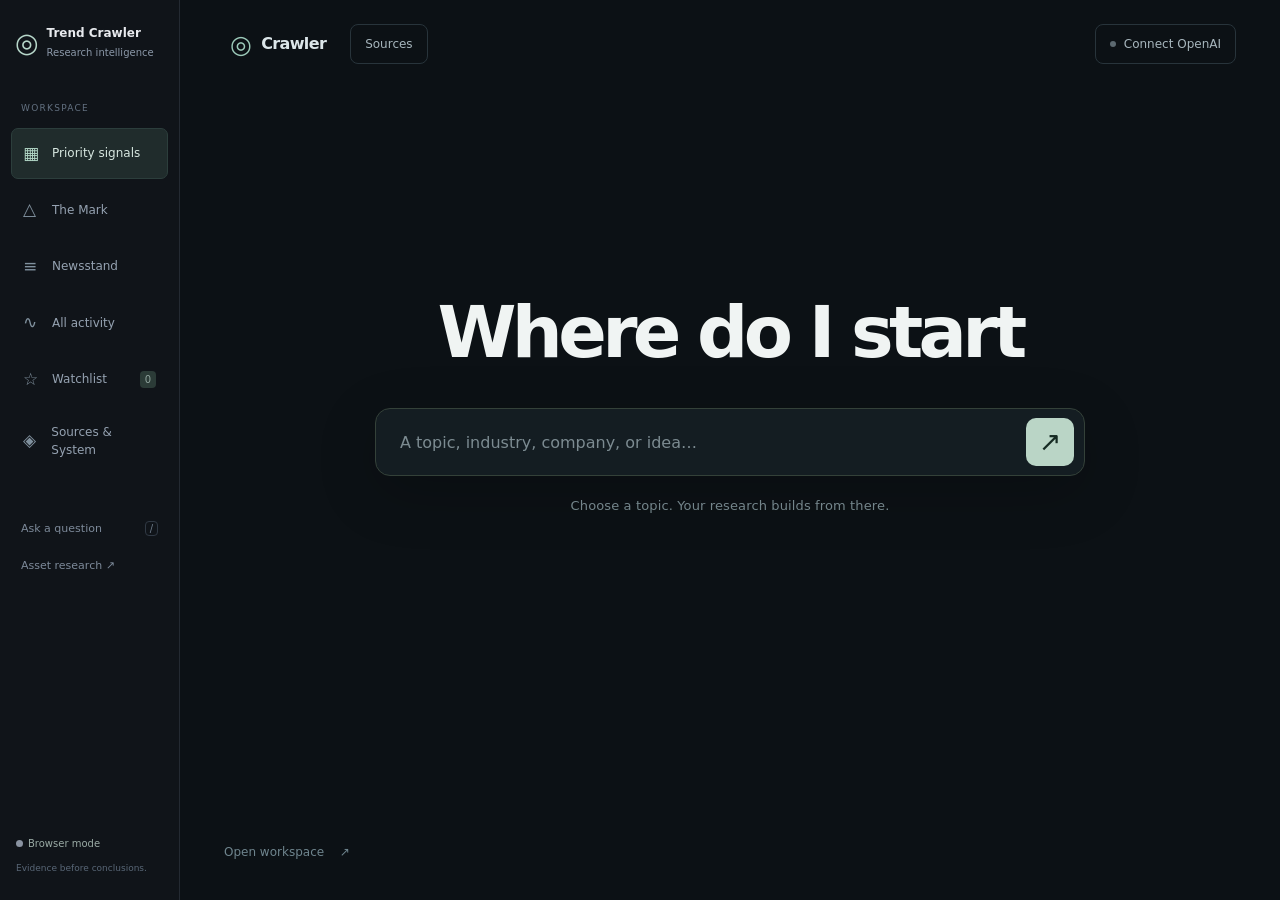
==== commit 9007887a: "Add live research activity, audited agent collections and portal landing pages" ====
--- a/index.html
+++ b/index.html
@@ -10,6 +10,8 @@
 <link rel="stylesheet" href="css/investment.css">
 <link rel="stylesheet" href="css/start.css">
 <link rel="stylesheet" href="css/network-board.css">
+<link rel="stylesheet" href="css/portal.css">
+<link rel="stylesheet" href="css/recommendations.css">
 <link rel="stylesheet" href="css/source-directory.css">
 </head>
 <body data-experience="start">
@@ -124,8 +126,11 @@
 <script src="js/source-directory.js"></script>
 <script src="js/investment-ui.js"></script>
 <script src="js/network-board.js"></script>
+<script src="js/recommendations-ui.js"></script>
+<script src="js/agent-activity.js"></script>
 <script src="js/accounts.js"></script>
 <script src="js/start.js"></script>
 </body>
 </html>
 
+
--- a/css/portal.css
+++ b/css/portal.css
@@ -0,0 +1,94 @@
+/* Observation portal: generous research rails and editorial landing pages. */
+.network-grid{grid-template-columns:220px minmax(300px,1fr) 390px}
+.network-right{min-width:0;max-height:1050px;overflow:auto;background:#111e1a;border-left:1px solid #304b3d}
+.network-right .network-inspector{grid-column:auto;max-height:none;border-left:0;border-top:1px solid #304b3d;padding:28px}
+.agent-activity{padding:26px 24px;background:linear-gradient(150deg,#172b23,#121f1b)}
+.agent-activity header,.agent-progress>div,.agent-controls,.agent-audit article{display:flex;align-items:center;justify-content:space-between;gap:12px}
+.agent-activity h2{font-size:20px;letter-spacing:-.03em;margin:9px 0}
+.agent-explainer,.agent-idle,.agent-note{font-size:12px;line-height:1.7;color:#9cb3a6;margin:12px 0 20px}
+.agent-live{font-size:10px;color:#a1b7ab;border:1px solid #395347;border-radius:30px;padding:5px 9px;white-space:nowrap}
+.agent-live.working{color:#d1e6b7;background:#293b25;border-color:#7f9a5a}
+.agent-task{border-top:1px solid #344b3e;padding:16px 0;font-size:12px}
+.agent-task summary{cursor:pointer;line-height:1.6;text-transform:capitalize}
+.agent-task summary small{display:block;color:#a4baac;font-size:11px}
+.agent-progress{margin:15px 0}
+.agent-progress>div{align-items:flex-start;font-size:12px;line-height:1.6}
+.agent-progress strong{font-size:18px;color:#d9ebc9;font-variant-numeric:tabular-nums}
+.agent-progress progress{display:block;appearance:none;width:100%;height:5px;margin:12px 0 10px;border:0;border-radius:10px;overflow:hidden;background:#2b4235;accent-color:#bfd6a2}
+.agent-progress progress::-webkit-progress-bar{background:#2b4235}
+.agent-progress progress::-webkit-progress-value{background:#bfd6a2}
+.agent-progress progress::-moz-progress-bar{background:#bfd6a2}
+.agent-progress>small{font-size:10px;color:#91aa9a;line-height:1.6;display:block}
+.agent-task ol{list-style:none;padding:0;margin:20px 0 0;border-left:1px solid #3a5947}
+.agent-task li{display:flex;gap:12px;margin:0 0 16px;padding:0 0 0 14px;font-size:12px;line-height:1.6;position:relative}
+.agent-task li::before{content:'';position:absolute;left:-4px;top:6px;width:7px;height:7px;border-radius:50%;background:#8da98c}
+.agent-task time{font-size:10px;color:#849e8e;white-space:nowrap;padding-top:2px}
+.agent-task li small{display:block;color:#96af9e;font-size:11px;margin-top:5px}
+.agent-completion{font-size:11px;line-height:1.6;color:#c2d9af;background:#213727;padding:12px;border-radius:6px}
+.agent-controls{flex-wrap:wrap;margin-top:16px}
+.agent-controls button{padding:9px 11px!important;font-size:11px!important}
+.agent-collection-grid{display:grid;grid-template-columns:repeat(auto-fit,minmax(min(100%,300px),1fr));gap:22px;margin-top:25px}
+.agent-reading-list{border-top:2px solid #698572;padding-top:18px}
+.agent-reading-list summary,.agent-monitor-list summary,.agent-audit summary{cursor:pointer;font-size:14px;line-height:1.6}
+.agent-reading-list summary span{display:block;font-size:11px;color:var(--muted,#99afa2)}
+.agent-reading-list article{border-top:1px solid #2d4437;padding:15px 0}
+.agent-reading-list a{font-size:13px;line-height:1.7;color:#d6e5da;text-decoration:none}
+.agent-reading-list small,.agent-audit small{display:block;font-size:11px;color:#95ad9b;line-height:1.6;margin-top:6px}
+.agent-monitor-list,.agent-audit{margin-top:26px;border-top:1px solid #344b3d;padding-top:20px}
+.agent-monitor-list>div{padding:18px 0;border-bottom:1px solid #344b3d}
+.agent-monitor-list span{display:block;font-size:11px;margin-top:6px;color:#a3b7a8}
+.agent-monitor-list p{font-size:12px;color:#a3b7a8}
+.agent-audit article{align-items:flex-start;padding:18px 0;border-bottom:1px solid #344b3d;font-size:12px;line-height:1.6}
+.agent-audit button,.agent-monitor-list button{font:inherit;color:#c3d9c3;background:#20392a;border:1px solid #4b6652;padding:7px 12px;border-radius:5px;cursor:pointer}
+.agent-audit button:disabled{opacity:.5;cursor:default}
+.agent-article-tag{color:#d4c0ea!important;border-color:#665077!important}
+.priority-desk{display:grid;grid-template-columns:minmax(0,1.3fr) minmax(260px,1fr);gap:36px;margin:20px 0 22px;padding:32px 0;border-top:1px solid #48604f;border-bottom:1px solid #48604f}
+.priority-desk h2{font-size:clamp(25px,3vw,39px);line-height:1.2;letter-spacing:-.04em;color:#e3eddb;margin:12px 0 14px;font-weight:500}
+.priority-desk p{font-size:13px;color:#a9bcaa;line-height:1.8;max-width:520px}
+.priority-desk dl{display:grid;grid-template-columns:repeat(3,minmax(0,1fr));align-items:center;gap:18px;margin:0}
+.priority-desk dl div{border-left:1px solid #425746;padding-left:20px}
+.priority-desk dt{font-size:11px;line-height:1.6;color:#a4b9a2;min-height:36px}
+.priority-desk dd{font-size:34px;letter-spacing:-.06em;margin:12px 0 0;color:#dcebcf}
+.priority-domains{display:flex;gap:9px;flex-wrap:wrap;padding-bottom:25px}
+.priority-domains button{font:inherit;font-size:12px;color:#b5cbb4;border:1px solid #3a5441;background:#15251c;border-radius:30px;padding:9px 15px;cursor:pointer}
+.priority-domains span{color:#e2ebd2;margin-left:7px}
+body[data-destination=overview] #signal-list .category-section>h2{font-size:22px;letter-spacing:-.02em;margin:22px 0}
+body[data-destination=overview] #signal-list .signal-card{padding:24px;border-radius:10px;background:#16261d;border-color:#3d5542}
+.signal-source-summary{font-size:12px;color:#a9bca9;line-height:1.8;display:-webkit-box;-webkit-line-clamp:3;-webkit-box-orient:vertical;overflow:hidden}
+body[data-destination=markets] #rows{display:block!important}
+body[data-destination=markets] .overview-market-table{border:0;background:transparent}
+.market-category{margin:24px 0 40px}
+.market-category header{display:flex;justify-content:space-between;align-items:baseline;border-bottom:2px solid #6a8164;padding-bottom:15px;gap:20px}
+.market-category h2{font-size:25px;font-weight:500;letter-spacing:-.035em;margin:0}
+.market-category header span{font-size:11px;color:#98af96}
+.market-list-scroll{overflow-x:auto}
+.market-list{width:100%;border-collapse:collapse;white-space:nowrap;font-size:13px;text-align:left}
+.market-list th{font-size:10px;font-weight:500;color:#98b098;text-transform:uppercase;letter-spacing:.06em;padding:18px 16px;border-bottom:1px solid #344b38}
+.market-list td{padding:18px 16px;border-bottom:1px solid #2d4232;font-variant-numeric:tabular-nums}
+.market-list th:first-child,.market-list td:first-child{padding-left:0}
+.market-list tr:hover td{background:#1d3023}
+.market-list button{font:inherit;background:none;border:0;color:#d5e6cc;cursor:pointer;text-align:left;padding:0}
+.market-list button b{font-size:15px;letter-spacing:.02em}
+.market-list button small{display:block;font-size:11px;color:#a2b5a0;margin-top:6px}
+.market-freshness{font-size:11px;color:#d7b48f}
+.market-freshness.current{color:#adc5a0}
+.news-front{margin:20px 0 40px;padding-top:20px;border-top:3px solid #9aab87;border-bottom:1px solid #4e6249;padding-bottom:30px}
+.news-front header h2{font-family:Georgia,serif;font-size:34px;font-weight:400;margin:10px 0;letter-spacing:-.025em}
+.news-front header p{font-size:12px;line-height:1.8;color:#9db29a;max-width:650px;margin-bottom:25px}
+.news-breaking{display:flex;gap:18px;align-items:baseline;background:#3d2525;border-left:3px solid #db9a85;padding:14px 18px;margin:20px 0;flex-wrap:wrap}
+.news-breaking b{font-size:10px;letter-spacing:.08em;color:#edb4a0}
+.news-breaking a{color:#f0d9c5;font-size:13px;line-height:1.6;text-decoration:none}
+.news-lead-grid{display:grid;grid-template-columns:1.4fr 1fr;gap:0 25px}
+.news-lead-grid .news-card:first-child{grid-row:span 4;display:flex;flex-direction:column;border-right:1px solid #44583f;padding-right:25px}
+.news-lead-grid .news-card:first-child .nc-title{font-family:Georgia,serif;font-size:29px;font-weight:400;line-height:1.25;letter-spacing:-.025em}
+.news-lead-grid .news-card:first-child .nc-media{height:230px;width:100%;max-width:none}
+.news-lead-grid .news-card:first-child .nc-body{padding:20px 0}
+.news-lead-grid .news-card{border-radius:0;background:transparent;border-bottom:1px solid #344b37;padding:16px 0}
+.news-lead-grid .news-card.noimg .nc-media{display:none}
+.news-lead-grid .news-card:first-child.noimg{justify-content:flex-start}
+.news-lead-grid .news-card:first-child.noimg .nc-body{padding-top:0}
+@media(max-width:1400px){.network-grid{grid-template-columns:185px minmax(280px,1fr) 340px}.network-sidebar{padding:20px 16px}.agent-activity{padding:22px 20px}}
+@media(max-width:1100px){.network-grid{grid-template-columns:185px minmax(0,1fr)}.network-right{grid-column:1/-1;display:grid;grid-template-columns:1fr 1fr;max-height:none;border-top:1px solid #344b3d;border-left:0}.network-right .network-inspector{border-left:1px solid #344b3d;border-top:0;max-height:650px}.agent-activity{max-height:650px;overflow:auto}.priority-desk{grid-template-columns:1fr;gap:15px}.priority-desk dl{max-width:500px}}
+@media(max-width:760px){.network-grid{grid-template-columns:minmax(0,1fr)}.network-right{grid-template-columns:1fr}.network-right .network-inspector{border-left:0;border-top:1px solid #344b3d}.priority-desk{padding:24px 0}.priority-desk dd{font-size:28px}.news-lead-grid{grid-template-columns:1fr}.news-lead-grid .news-card:first-child{grid-row:auto;border-right:0;padding-right:0}.news-lead-grid .news-card:first-child .nc-title{font-size:25px}.market-list td,.market-list th{padding:15px 10px}}
+
+.signal-source-summary small{display:block;font-size:9px;letter-spacing:.05em;color:#a3ba9d;margin-bottom:8px}
--- a/css/recommendations.css
+++ b/css/recommendations.css
@@ -0,0 +1,4 @@
+#board-recommendations{padding:28px;background:linear-gradient(120deg,#162821,#111f25);border-bottom:1px solid #496051;color:#d6e5dc}
+.recommendation-heading,.recommendation-card-heading{display:flex;gap:18px;align-items:flex-start;justify-content:space-between}.recommendation-heading>div{flex:1}.recommendation-heading h2{font-size:27px;margin:6px 0 10px}.recommendation-heading p{max-width:750px;line-height:1.7;font-size:14px}.recommendation-kicker{font-size:10px;letter-spacing:.12em;color:#a7c5b4}.recommendation-status{padding:12px;background:#243c32;border-left:3px solid #a7c9b1;font-size:13px}.recommendation-small{font-size:12px;line-height:1.7;color:#a0b8ab}.recommendation-grid{display:grid;grid-template-columns:repeat(auto-fit,minmax(min(410px,100%),1fr));gap:22px;margin:22px 0}.recommendation-card{padding:24px;background:#14211e;border:1px solid #3e5449;border-radius:10px;min-width:0}.recommendation-card.eligible{border-color:#a1d5aa}.recommendation-card h3{font-size:24px;margin:6px 0}.recommendation-card p,.recommendation-card li{font-size:13px;line-height:1.75}.recommendation-state{font-size:11px;padding:7px 10px;border:1px solid #56715f;border-radius:20px;max-width:160px}.recommendation-numbers{display:grid;grid-template-columns:repeat(2,minmax(0,1fr));gap:18px;margin:22px 0}.recommendation-numbers dt{font-size:11px;color:#9db8a6}.recommendation-numbers dd{margin:6px 0 0;font-size:20px;overflow-wrap:anywhere}.recommendation-card details{border-top:1px solid #344a3d;margin-top:20px;padding-top:16px}#board-recommendations summary{cursor:pointer;font-size:13px;padding:8px 0}#board-recommendations blockquote{border-left:2px solid #708c77;padding-left:14px;margin:10px 0 20px;font-size:12px;line-height:1.8;color:#b1c7b9}#board-recommendations a{font-size:12px;overflow-wrap:anywhere;color:#bad8c1}#recommendation-settings{max-width:600px;padding:16px 0}#recommendation-settings label{display:block;font-size:13px;line-height:1.8}#recommendation-settings input{display:block;width:180px;margin:8px 0}#recommendation-settings p{font-size:12px;line-height:1.7}.recommendation-empty{padding:22px;border:1px dashed #58715f;border-radius:8px}.recommendation-empty p{font-size:14px;line-height:1.8}@media(max-width:760px){#board-recommendations{padding:18px}.recommendation-heading{flex-wrap:wrap}.recommendation-heading>div{flex-basis:100%}.recommendation-card{padding:18px}.recommendation-numbers dd{font-size:17px}}
+
+.recommendation-context{overflow:auto}.recommendation-context table{border-collapse:collapse;width:100%;font-size:12px}.recommendation-context td,.recommendation-context th{padding:10px;border-bottom:1px solid #3b5244;text-align:left}
